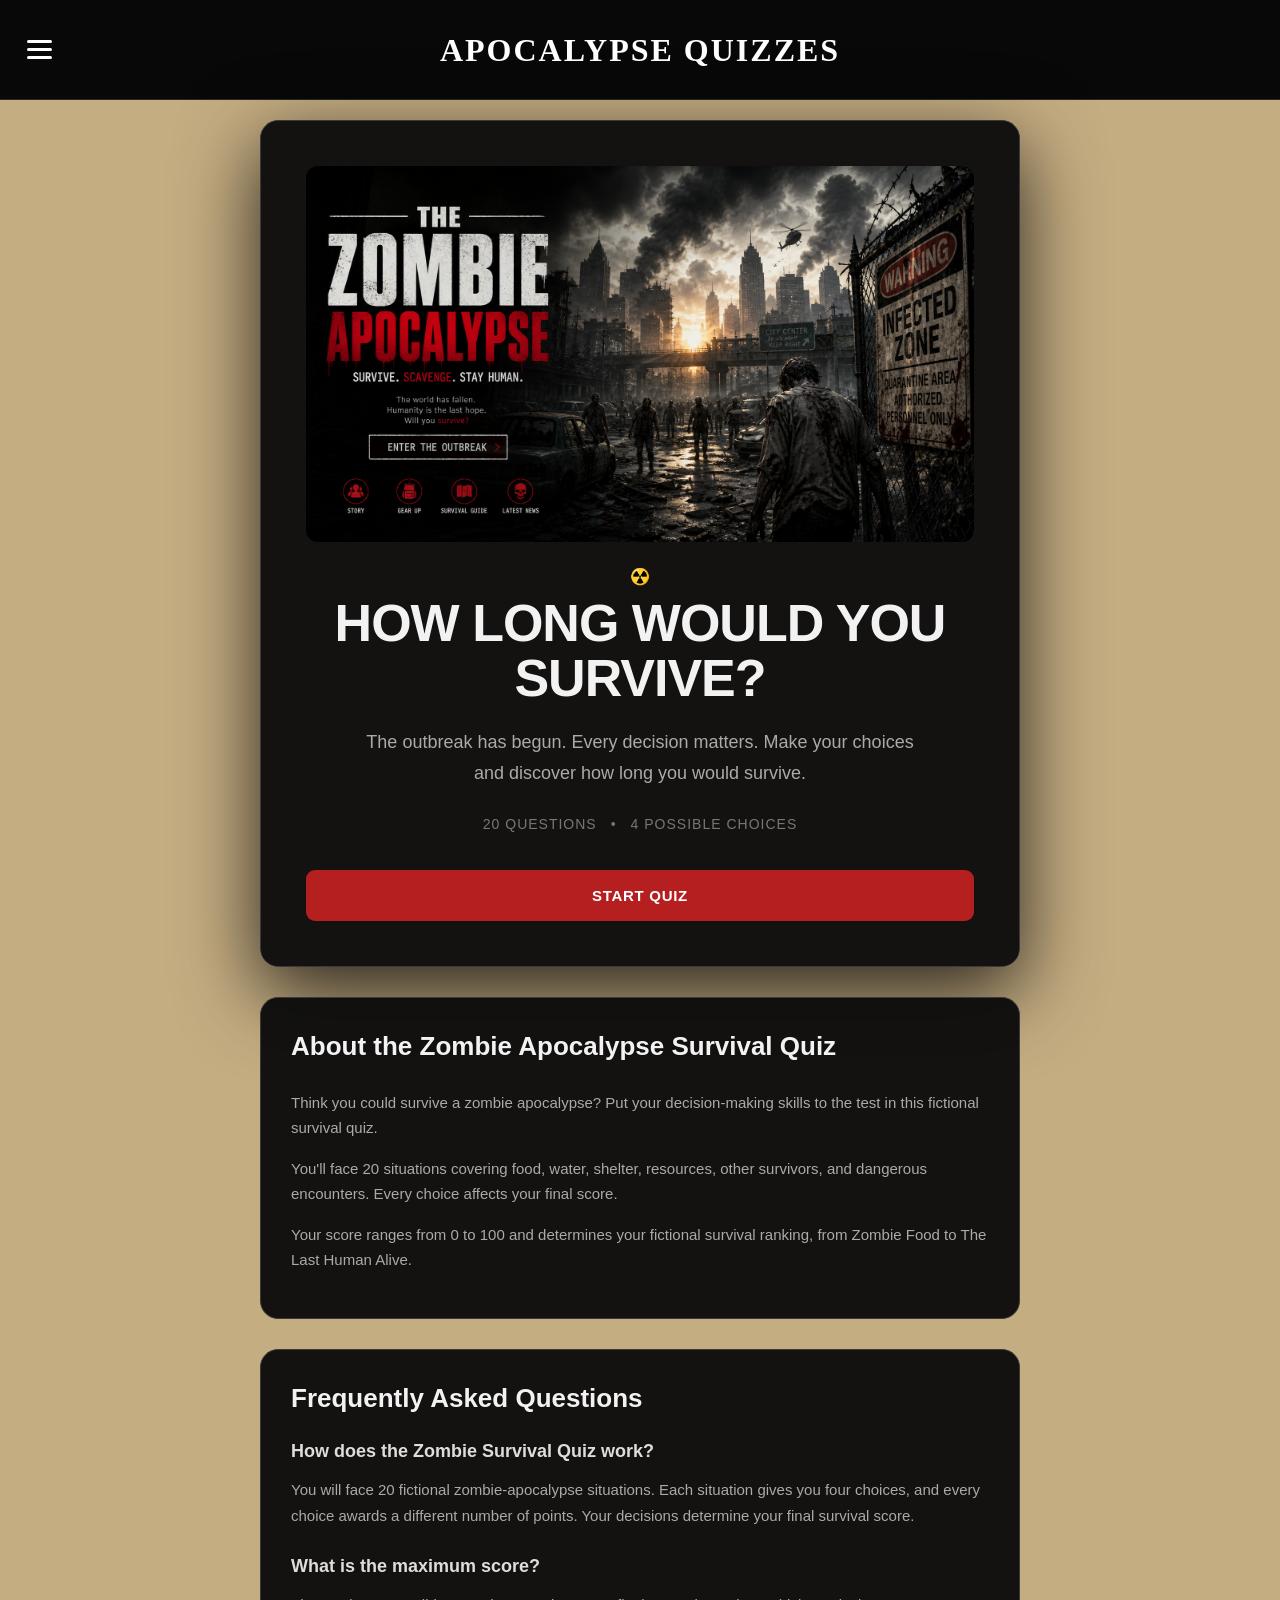
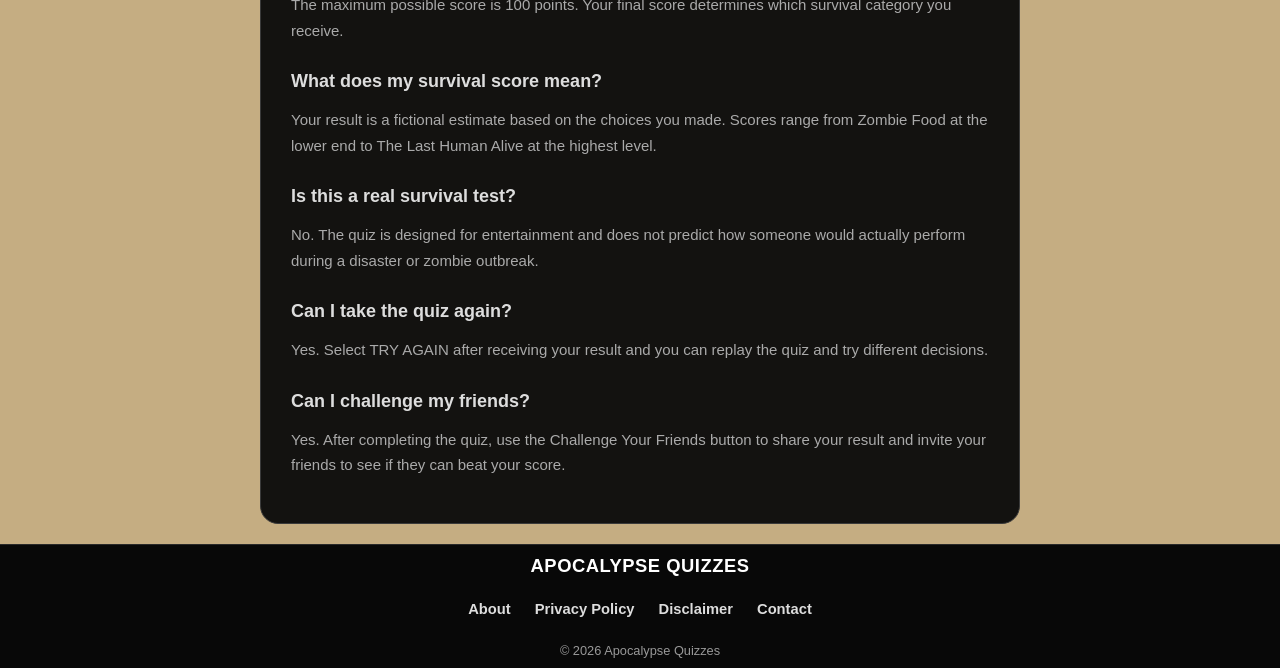
==== index.html @ d6a7a875 "Update index.html" ====
<!DOCTYPE html>
<html lang="en">
<head>

    <meta charset="UTF-8">
    <meta name="viewport" content="width=device-width, initial-scale=1.0">

    <title>Zombie Apocalypse Survival Quiz</title>

    <meta name="description"
        content="Take the Zombie Apocalypse Survival Quiz and discover how long you would survive in a fictional zombie outbreak. Make difficult decisions and test your survival instincts.">

    <meta name="keywords"
        content="zombie apocalypse quiz, zombie survival quiz, zombie quiz, apocalypse survival test, survival quiz, survival trivia, zombie trivia, apocalypse trivia, zombie, zombies">

    <meta name="author" content="Apocalypse Quizzes">
    <meta name="robots" content="index, follow">

    <link rel="canonical"
        href="https://apocalypsequizzes.com/zombie-quiz/">

    <meta name="google-site-verification"
        content="-z8Fexw2y9TUWtrAM3K_f50z2CY7BKYupiK1vBDpUAg">

    <meta property="og:title"
        content="Zombie Apocalypse Survival Quiz">

    <meta property="og:description"
        content="Test your survival skills, make difficult choices, and discover how long you would survive a fictional zombie apocalypse.">

    <meta property="og:url"
        content="https://apocalypsequizzes.com/zombie-quiz/">

    <meta property="og:type" content="website">
    <meta property="og:site_name" content="Apocalypse Quizzes">
    <meta property="og:locale" content="en_US">

    <meta name="twitter:card" content="summary">
    <meta name="twitter:title"
        content="Zombie Apocalypse Survival Quiz">

    <meta name="twitter:description"
        content="Test your survival skills, make difficult choices, and discover how long you would survive a fictional zombie apocalypse.">

    <link rel="icon"
        href="data:image/svg+xml,<svg xmlns=%22http://www.w3.org/2000/svg%22 viewBox=%220 0 100 100%22><text y=%22.9em%22 font-size=%2290%22>🧟</text></svg>">

    <link rel="stylesheet" href="style.css">

    <!-- Google Analytics -->
    <script async
        src="https://www.googletagmanager.com/gtag/js?id=G-YC3ERJSBST">
    </script>

    <script>
        window.dataLayer = window.dataLayer || [];

        function gtag() {
            dataLayer.push(arguments);
        }

        gtag('js', new Date());
        gtag('config', 'G-YC3ERJSBST');
    </script>

    <!-- Google AdSense -->
    <script async
        src="https://pagead2.googlesyndication.com/pagead/js/adsbygoogle.js?client=ca-pub-2285244517360573"
        crossorigin="anonymous"></script>

</head>

<body>
<header class="site-header">
    <button
        class="menu-toggle"
        id="menu-toggle"
        type="button"
        aria-label="Open navigation"
        aria-expanded="false"
        aria-controls="site-menu">
        <span></span>
        <span></span>
        <span></span>
    </button>
    <div class="site-title">
        APOCALYPSE QUIZZES
    </div>
</header>
<nav
    class="site-menu"
    id="site-menu"
    aria-label="Main navigation"
    hidden>
    <div class="menu-links">
        <a href="/">
            🏠 Home
        </a>
        <a href="/search/">
            🔎 Search Quizzes
        </a>
        <a href="/categories/">
            📂 Categories
        </a>
        <div class="menu-divider"></div>
        <a href="/about.html">
            About
        </a>
        <a href="/privacy.html">
            Privacy Policy
        </a>
        <a href="/disclaimer.html">
            Disclaimer
        </a>
        <a href="/contact.html">
            Contact
        </a>
    </div>
</nav>
<main class="container">

        <!-- START SCREEN -->

        <section id="start-screen">

            <div class="intro-card">

                <img
                    src="zombie-apocalypse.png"
                    alt="Zombie Apocalypse Survival Quiz"
                    class="quiz-start-image">

                <div class="intro-icon">
                    ☢️
                </div>

                <h1>
                    HOW LONG WOULD YOU SURVIVE?
                </h1>

                <p class="subtitle">
                    The outbreak has begun. Every decision matters.
                    Make your choices and discover how long you would survive.
                </p>

                <div class="info">
                    <span>20 Questions</span>
                    <span>•</span>
                    <span>4 Possible Choices</span>
                </div>

                <button id="start-btn">
                    START QUIZ
                </button>

            </div>

        </section>


        <!-- QUIZ SCREEN -->
<section id="quiz-screen" class="screen hidden">

    <div class="quiz-header">
        <span id="question-number">Question 1 of 20</span>
        <span id="score-display">Survival Test</span>
    </div>

    <div class="progress">
        <div id="progress-bar"></div>
    </div>

    <h2 id="question"></h2>

    <div id="answers"></div>

    <div class="quiz-navigation">

        <button id="back-btn" class="nav-btn">
            ← Back
        </button>

        <button id="next-btn" class="nav-btn">
            Next →
        </button>

        <button id="submit-btn" class="nav-btn submit-btn hidden">
            Submit
        </button>

    </div>

</section>

        <!-- RESULT SCREEN -->

        <section id="result-screen" class="screen hidden">

            <div id="result-icon" class="icon">
                ☠️
            </div>

            <p class="result-label">
                YOUR RESULT
            </p>

            <h1 id="result-title"></h1>

            <div class="result-score">
                <span id="final-score"></span>/100
            </div>

            <p id="result-description"></p>

            <div class="survival-box">

                <strong>
                    Estimated Survival
                </strong>

                <span id="survival-time"></span>

            </div>

            <button id="restart-btn">
                TRY AGAIN
            </button>

            <button id="share-btn">
                📤 SHARE MY RESULT
            </button>

            <button id="challenge-btn">
                🧟 CHALLENGE YOUR FRIENDS
            </button>


    <!-- =================================================
     SUGGESTED QUIZZES
     ================================================= -->

<section class="suggested-quizzes">

    <h2>
        Suggested Quizzes
    </h2>

    <p class="suggested-subtitle">
        Think you can handle more? Try another quiz.
    </p>


    <div class="suggested-grid">


        <!-- ULTIMATE ZOMBIE SURVIVAL TEST -->

        <a href="/ultimate-zombie-survival-test/" class="suggested-card">

    <img
        src="ultimate-zombie.png"
        alt="Ultimate Zombie Apocalypse Survival Test"
        class="suggested-image"
    >

    <span class="suggested-title">
        Ultimate Zombie Apocalypse Survival Test
    </span>

    <span class="suggested-description">
        Take the Ultimate Zombie Apocalypse Survival Test with 90 decisions.
    </span>

</a>


        <!-- WALKING DEAD KNOWLEDGE -->
    
            <a href="/walking-dead-knowledge/" class="suggested-card">

                        <img
                            src="walking-dead-knowledge.png"
                            alt="The Walking Dead Knowledge Quiz"
                            class="suggested-image"
                        >

                        <span class="suggested-title">
                            The Walking Dead Knowledge Quiz
                        </span>

                        <span class="suggested-description">
                            Test your knowledge of The Walking Dead.
                        </span>

                    </a>

<!-- WALKING DEAD PERSONALITY -->
            
        <a href="/walking-dead-characters-quiz/" class="suggested-card">

                        <img
                            src="twd-personality.png"
                            alt="The Walking Dead Personality Quiz"
                            class="suggested-image"
                        >

                        <span class="suggested-title">
                            The Walking Dead Personality Quiz
                        </span>

                        <span class="suggested-description">
                            Find out which Walking Dead character matches your personality.
                        </span>

                    </a>
    </div>

</section>

            <!-- MORE QUIZZES CTA -->                                                                                                          
            <div class="more-quizzes-card"> 
    <h3> 
        Explore More Quizzes 
    </h3> 
 
    <p> 
        Discover more apocalypse, zombie, survival and dystopian quizzes. 
    </p> 
 
    <a href="/" class="more-quizzes-btn">
        🧟 APOCALYPSE QUIZZES
    </a>

</div>
        </section>


        <!-- HOMEPAGE INFORMATION -->

        <div id="home-info">

            <section class="home-info">

                <h2>
                    About the Zombie Apocalypse Survival Quiz
                </h2>

                <p>
                    Think you could survive a zombie apocalypse?
                    Put your decision-making skills to the test in this
                    fictional survival quiz.
                </p>

                <p>
                    You'll face 20 situations covering food, water,
                    shelter, resources, other survivors, and dangerous
                    encounters. Every choice affects your final score.
                </p>

                <p>
                    Your score ranges from 0 to 100 and determines your
                    fictional survival ranking, from Zombie Food to
                    The Last Human Alive.
                </p>

            </section>


            <section class="home-info">

                <h2>
                    Frequently Asked Questions
                </h2>

                <h3>
                    How does the Zombie Survival Quiz work?
                </h3>

                <p>
                    You will face 20 fictional zombie-apocalypse situations.
                    Each situation gives you four choices, and every choice
                    awards a different number of points. Your decisions
                    determine your final survival score.
                </p>

                <h3>
                    What is the maximum score?
                </h3>

                <p>
                    The maximum possible score is 100 points. Your final score
                    determines which survival category you receive.
                </p>

                <h3>
                    What does my survival score mean?
                </h3>

                <p>
                    Your result is a fictional estimate based on the choices
                    you made. Scores range from Zombie Food at the lower end
                    to The Last Human Alive at the highest level.
                </p>

                <h3>
                    Is this a real survival test?
                </h3>

                <p>
                    No. The quiz is designed for entertainment and does not
                    predict how someone would actually perform during a
                    disaster or zombie outbreak.
                </p>

                <h3>
                    Can I take the quiz again?
                </h3>

                <p>
                    Yes. Select TRY AGAIN after receiving your result and you
                    can replay the quiz and try different decisions.
                </p>

                <h3>
                    Can I challenge my friends?
                </h3>

                <p>
                    Yes. After completing the quiz, use the Challenge Your
                    Friends button to share your result and invite your
                    friends to see if they can beat your score.
                </p>

            </section>

        </div>

    </main>


    <!-- FOOTER -->

    <footer class="site-footer">
    <div class="footer-inner">
        <div class="footer-brand">
            APOCALYPSE QUIZZES
        </div>
        <div class="footer-links">
            <a href="/about.html">
                About
            </a>
            <a href="/privacy.html">
                Privacy Policy
            </a>
            <a href="/disclaimer.html">
                Disclaimer
            </a>
            <a href="/contact.html">
                Contact
            </a>
        </div>
        <div class="copyright">
            © 2026 Apocalypse Quizzes
        </div>
    </div>
</footer>

    <script src="script.js"></script>

    <script>
const menuToggle = document.getElementById("menu-toggle");
const siteMenu = document.getElementById("site-menu");

menuToggle.addEventListener("click", () => {
    const isOpen = menuToggle.getAttribute("aria-expanded") === "true";

    menuToggle.setAttribute("aria-expanded", !isOpen);
    siteMenu.hidden = isOpen;
});
</script>

</body>
</html>
---- style.css ----
/* ===============================
   GLOBAL SITE HEADER
   =============================== */

.site-header {
    position: relative;

    display: flex;
    align-items: center;
    justify-content: center;

    width: 100%;

    min-height: 100px;

    padding: 30px 60px;

    background: #080808;

    color: #ffffff;

    border-bottom: 1px solid #292929;
}

/* ===============================
   SITE TITLE
   =============================== */

.site-title {
    color: #ffffff;

    font-family: Georgia, "Times New Roman", serif;

    font-size: clamp(1.45rem, 3vw, 2rem);

    font-weight: 900;

    letter-spacing: 2px;

    line-height: 1;

    text-align: center;

    user-select: none;
}


/* ===============================
   HAMBURGER BUTTON
   =============================== */

.menu-toggle {
    position: absolute;

    left: 18px;
    top: 50%;

    display: flex;

    flex-direction: column;

    justify-content: center;

    gap: 5px;

    width: 42px;
    height: 42px;

    padding: 8px;

    border: none;

    background: transparent;

    cursor: pointer;

    transform: translateY(-50%);
}


/* Hamburger lines */

.menu-toggle span {
    display: block;

    width: 25px;
    height: 3px;

    margin: 0 auto;

    border-radius: 2px;

    background: #ffffff;

    transition:
        transform 0.2s ease,
        opacity 0.2s ease;
}


/* ===============================
   HAMBURGER ANIMATION
   =============================== */

.menu-toggle[aria-expanded="true"] span:nth-child(1) {
    transform: translateY(8px) rotate(45deg);
}

.menu-toggle[aria-expanded="true"] span:nth-child(2) {
    opacity: 0;
}

.menu-toggle[aria-expanded="true"] span:nth-child(3) {
    transform: translateY(-8px) rotate(-45deg);
}


/* ===============================
   NAVIGATION PANEL
   =============================== */

.site-menu {
    position: absolute;

    top: 72px;
    left: 18px;

    z-index: 1000;

    width: 300px;

    padding: 10px;

    border: 1px solid #333333;

    border-radius: 12px;

    background: #111111;

    box-shadow:
        0 15px 40px rgba(0, 0, 0, 0.45);
}


/* ===============================
   MENU LINKS
   =============================== */

.menu-links {
    display: flex;

    flex-direction: column;

    gap: 3px;
}

.menu-links a {
    display: block;

    padding: 13px 14px;

    border-radius: 7px;

    color: #ffffff;

    font-size: 0.95rem;

    font-weight: 600;

    text-decoration: none;

    transition:
        background 0.2s ease,
        padding-left 0.2s ease;
}

.menu-links a:hover {
    background: #242424;

    padding-left: 18px;
}


/* ===============================
   MENU DIVIDER
   =============================== */

.menu-divider {
    height: 1px;

    margin: 8px 8px;

    background: #333333;
}


/* ===============================
   MOBILE HEADER
   =============================== */

@media (max-width: 600px) {

    .site-header {
        min-height: 64px;

        padding: 10px 52px;
    }

    .site-title {
        font-size: 1.25rem;

        letter-spacing: 1.3px;
    }

    .menu-toggle {
        left: 10px;
    }

    .site-menu {
        top: 64px;

        left: 10px;

        width: calc(100% - 20px);

        max-width: 340px;
    }

}

*{
    box-sizing: border-box;
}

html {
    scroll-behavior: smooth;
}

body {
    margin: 0;
    min-height: 100vh;

    font-family: Arial, Helvetica, sans-serif;

    color: #f2f2f2;

    /* ===============================
       PARCHMENT IMAGE BACKGROUND
       =============================== */

    background-color: #c5ad82;

    background-image: url("/images/parchment-bg.png");

    background-size: cover;
    background-position: center;
    background-repeat: no-repeat;
    background-attachment: fixed;

    display: flex;
    flex-direction: column;

    padding: 0;
}

.container {
    width: min(100% - 32px, 760px);

    margin: 20px auto;
    position: relative;
    z-index: 1;
}

.screen {
    background: rgba(12, 12, 12, 0.96);

    border: 1px solid #3a3a3a;

    border-radius: 18px;

    padding: 45px;

    box-shadow:
        0 25px 80px rgba(0, 0, 0, 0.8),
        0 0 0 1px rgba(255,255,255,0.02);

    animation: appear 0.4s ease;
}

.hidden {
    display: none !important;
}

@keyframes appear {

    from {
        opacity: 0;
        transform: translateY(12px);
    }

    to {
        opacity: 1;
        transform: translateY(0);
    }

}


/* START CARD */

.intro-card {
    background: rgba(12, 12, 12, 0.96);

    border: 1px solid #3a3a3a;

    border-radius: 18px;

    padding: 45px;

    box-shadow:
        0 25px 80px rgba(0, 0, 0, 0.8),
        0 0 0 1px rgba(255,255,255,0.02);

    animation: appear 0.4s ease;
}


/* START IMAGE */

.quiz-start-image {
    display: block;

    width: 100%;
    max-width: 670px;
    height: auto;

    margin: 0 auto 25px;

    border-radius: 12px;
}


/* START SCREEN */

#start-screen {
    text-align: center;
}

.icon {
    font-size: 80px;

    margin-bottom: 10px;

    filter: grayscale(20%);
}

h1 {
    font-size: clamp(32px, 7vw, 52px);

    line-height: 1.05;

    margin: 10px 0 22px;

    letter-spacing: -1px;
}

.subtitle {
    max-width: 560px;

    margin: auto;

    color: #aaa;

    font-size: 18px;

    line-height: 1.7;
}

.info {
    display: flex;

    justify-content: center;

    gap: 14px;

    margin: 28px 0;

    color: #777;

    font-size: 14px;

    text-transform: uppercase;

    letter-spacing: 1px;
}


/* GENERAL BUTTON */

button {
    border: none;

    border-radius: 9px;

    padding: 17px 20px;

    font-size: 15px;

    font-weight: 700;

    letter-spacing: 0.7px;

    cursor: pointer;

    transition:
        transform 0.15s,
        background 0.15s,
        border-color 0.15s,
        opacity 0.15s;
}


/* START / RESULT BUTTONS */

#start-btn,
#restart-btn,
#share-btn,
#challenge-btn {

    width: 100%;

    margin-top: 10px;

    background: #b51f1f;

    color: white;
}


#start-btn:hover,
#restart-btn:hover,
#share-btn:hover,
#challenge-btn:hover {

    background: #d32929;

    transform: translateY(-2px);
}


#challenge-btn {

    background: #3a3a3a;

    border: 1px solid #555;
}


#challenge-btn:hover {

    background: #4a4a4a;
}


#share-btn {

    background: #222;

    border: 1px solid #444;
}


#share-btn:hover {

    background: #303030;
}


/* QUIZ */

.quiz-header {

    display: flex;

    justify-content: space-between;

    align-items: center;

    color: #777;

    font-size: 13px;

    text-transform: uppercase;

    letter-spacing: 1px;
}


.progress {

    height: 6px;

    background: #292929;

    border-radius: 10px;

    margin-top: 14px;

    overflow: hidden;
}


#progress-bar {

    height: 100%;

    width: 0%;

    background: #b51f1f;

    transition: width 0.3s ease;
}


h2 {

    font-size: clamp(22px, 5vw, 31px);

    line-height: 1.4;

    margin: 35px 0 25px;
}


/* ANSWERS */

.answer {

    display: block;

    width: 100%;

    margin: 12px 0;

    padding: 19px;

    text-align: left;

    color: #ddd;

    background: #171717;

    border: 1px solid #333;

    border-radius: 10px;

    line-height: 1.45;
}


.answer:hover {

    background: #242424;

    border-color: #666;

    transform: translateX(3px);
}


/* SELECTED ANSWER */

.answer.selected {

    background: #292929;

    border-color: #b51f1f;

    box-shadow:
        0 0 0 1px rgba(181, 31, 31, 0.25);
}


/* QUESTION NAVIGATION */

.quiz-navigation {

    display: flex;

    justify-content: space-between;

    align-items: center;

    width: 100%;

    margin-top: 28px;
}


/* SMALL NAVIGATION BUTTONS */

.nav-btn {

    width: auto;

    min-width: 95px;

    padding: 11px 17px;

    border: 1px solid #444;

    border-radius: 7px;

    background: #222;

    color: #ddd;

    font-size: 13px;

    font-weight: 700;

    letter-spacing: 0.4px;
}


.nav-btn:hover:not(:disabled) {

    background: #303030;

    border-color: #666;

    transform: translateY(-1px);
}


/* BACK BUTTON */

#back-btn {

    background: #171717;

    color: #aaa;
}


#back-btn:hover:not(:disabled) {

    background: #242424;

    color: #ddd;
}


/* NEXT BUTTON */

#next-btn {

    background: #b51f1f;

    border-color: #b51f1f;

    color: white;
}


#next-btn:hover:not(:disabled) {

    background: #d32929;

    border-color: #d32929;
}


/* SUBMIT BUTTON */

#submit-btn {

    background: #b51f1f;

    border-color: #b51f1f;

    color: white;
}


#submit-btn:hover:not(:disabled) {

    background: #d32929;

    border-color: #d32929;
}


/* DISABLED SUBMIT */

#submit-btn:disabled {

    background: #222;

    border-color: #333;

    color: #666;

    cursor: not-allowed;

    opacity: 0.7;

    transform: none;
}


/* RESULTS */

.result-label {

    text-align: center;

    color: #777;

    font-size: 13px;

    letter-spacing: 3px;
}


#result-title {

    margin-top: 10px;

    font-size: clamp(30px, 7vw, 46px);
}


.result-score {

    text-align: center;

    margin: 20px 0;

    font-size: 56px;

    font-weight: 800;
}


#result-description {

    max-width: 600px;

    margin: auto;

    color: #bbb;

    font-size: 17px;

    line-height: 1.7;

    text-align: center;
}


.survival-box {

    margin: 30px 0;

    padding: 22px;

    background: #171717;

    border: 1px solid #303030;

    border-radius: 12px;

    text-align: center;
}


.survival-box strong {

    display: block;

    margin-bottom: 8px;

    color: #777;

    text-transform: uppercase;

    letter-spacing: 2px;

    font-size: 12px;
}


.survival-box span {

    font-size: 25px;

    font-weight: 700;
}


/* INFORMATION PAGES */

.info-page {

    max-width: 760px;

    margin: 40px auto;
}


.info-page h1 {

    text-align: center;
}


.info-page h2 {

    margin-top: 35px;

    margin-bottom: 12px;

    font-size: 24px;
}


.info-page p {

    color: #bbb;

    font-size: 16px;

    line-height: 1.7;
}


.info-page a {

    color: #d32929;

    text-decoration: none;
}


.info-page a:hover {

    text-decoration: underline;
}


/* ===============================
   FOOTER
   =============================== */

.site-footer {
    width: 100%;
    margin-top: auto;
    padding: 10px 20px;

    background: #080808;
    color: #ffffff;

    border-top: 1px solid #292929;
}

.footer-inner {
    width: min(100%, 1100px);
    margin: auto;
    text-align: center;
}

.footer-brand {
    margin-bottom: 24px;
    color: #ffffff;
    font-size: 1.15rem;
    font-weight: 800;
    letter-spacing: 0.5px;
    text-align: center;
}

.footer-links {
    display: flex;
    justify-content: center;
    flex-wrap: wrap;
    gap: 10px 24px;
    margin-bottom: 26px;
}

.footer-links a {
    color: #dddddd;
    text-decoration: none;
    font-size: 0.92rem;
    font-weight: 600;
    transition: color 0.2s ease;
}

.footer-links a:hover {
    color: #ffffff;
    text-decoration: underline;
}

.copyright {
    margin-top: 12px;
    color: #999999;
    font-size: 0.8rem;
}

/* HOMEPAGE INFORMATION */

.home-info {

    margin-top: 30px;

    padding: 30px;

    background: rgba(12, 12, 12, 0.96);

    border: 1px solid #3a3a3a;

    border-radius: 18px;
}


.home-info h2 {

    margin-top: 0;

    font-size: 26px;
}


.home-info p {

    color: #aaa;

    font-size: 15px;

    line-height: 1.7;
}


.home-info h3 {

    margin-top: 28px;

    margin-bottom: 8px;

    font-size: 18px;

    color: #ddd;
}


.home-info h3:first-of-type {

    margin-top: 20px;
}


/* MOBILE */

@media (max-width: 600px) {

    body {

        padding: 10px;
    }


    .screen {

        padding: 30px 20px;

        border-radius: 14px;
    }


    .intro-card {

        padding: 30px 20px;

        border-radius: 14px;
    }


    .icon {

        font-size: 60px;
    }


    .subtitle {

        font-size: 16px;
    }


    .quiz-header {

        font-size: 11px;
    }


    h2 {

        margin-top: 28px;

        font-size: 23px;
    }


    .answer {

        padding: 17px 15px;

        font-size: 15px;
    }


    /* MOBILE NAVIGATION */

    .quiz-navigation {

        margin-top: 22px;
    }


    .nav-btn {

        min-width: 85px;

        padding: 10px 13px;

        font-size: 12px;
    }


    .footer-links {

        gap: 14px;
    }

}

/* ===============================
   SUGGESTED QUIZZES
================================ */

.suggested-quizzes {

    margin-top: 40px;

    padding-top: 30px;

    border-top: 1px solid #303030;

}


.suggested-quizzes h2 {

    margin: 0 0 8px;

    text-align: center;

    font-size: 26px;

}


.suggested-subtitle {

    margin: 0 0 25px;

    color: #888;

    font-size: 14px;

    text-align: center;

    line-height: 1.6;

}


.suggested-grid {

    display: grid;

    grid-template-columns:
        repeat(3, 1fr);

    gap: 14px;

}


.suggested-card {

    display: flex;

    flex-direction: column;

    align-items: stretch;

    justify-content: flex-start;

    min-height: 260px;

    padding: 12px;

    background: #171717;

    border: 1px solid #333;

    border-radius: 12px;

    color: #ddd;

    text-decoration: none;

    text-align: center;

    overflow: hidden;

    transition:
        transform 0.2s ease,
        background 0.2s ease,
        border-color 0.2s ease;

}


.suggested-image {

    display: block;

    width: 100%;

    aspect-ratio: 16 / 9;

    object-fit: cover;

    margin-bottom: 14px;

    border-radius: 8px;

}


.suggested-card:hover {

    background: #222;

    border-color: #666;

    transform: translateY(-4px);

}


.suggested-title {

    display: block;

    margin-bottom: 9px;

    color: #fff;

    font-size: 16px;

    font-weight: 700;

    line-height: 1.3;

}


.suggested-description {

    display: block;

    color: #999;

    font-size: 13px;

    line-height: 1.5;

}


/* MOBILE */

@media (max-width: 600px) {

    .suggested-quizzes {

        margin-top: 30px;

        padding-top: 25px;

    }


    .suggested-quizzes h2 {

        font-size: 23px;

    }


    .suggested-grid {

        grid-template-columns: 1fr;

        gap: 12px;

    }


    .suggested-card {

        min-height: auto;

        padding: 12px;

    }

}

/* =====================================================
   MORE QUIZZES CTA
   ===================================================== */

.more-quizzes-card {
    margin: 30px auto 10px;
    padding: 22px 20px;
    max-width: 700px;
    text-align: center;

    background: rgba(255, 255, 255, 0.05);
    border: 1px solid rgba(255, 255, 255, 0.12);
    border-radius: 14px;
}

.more-quizzes-card h3 {
    margin: 0 0 8px;
    font-size: 1.25rem;
}

.more-quizzes-card p {
    margin: 0 auto 18px;
    max-width: 550px;
    line-height: 1.5;
    opacity: 0.8;
}

.more-quizzes-btn {
    display: inline-block;
    padding: 12px 24px;

    background: #22c55e;
    color: #ffffff;

    text-decoration: none;
    font-weight: 700;
    font-size: 0.95rem;

    border: none;
    border-radius: 8px;

    box-shadow: 0 3px 10px rgba(34, 197, 94, 0.25);

    transition:
        background 0.2s ease,
        transform 0.2s ease,
        box-shadow 0.2s ease;
}

.more-quizzes-btn:hover {
    background: #16a34a;
    transform: translateY(-2px);
    box-shadow: 0 5px 14px rgba(34, 197, 94, 0.35);
}

.more-quizzes-btn:active {
    transform: translateY(0);
}
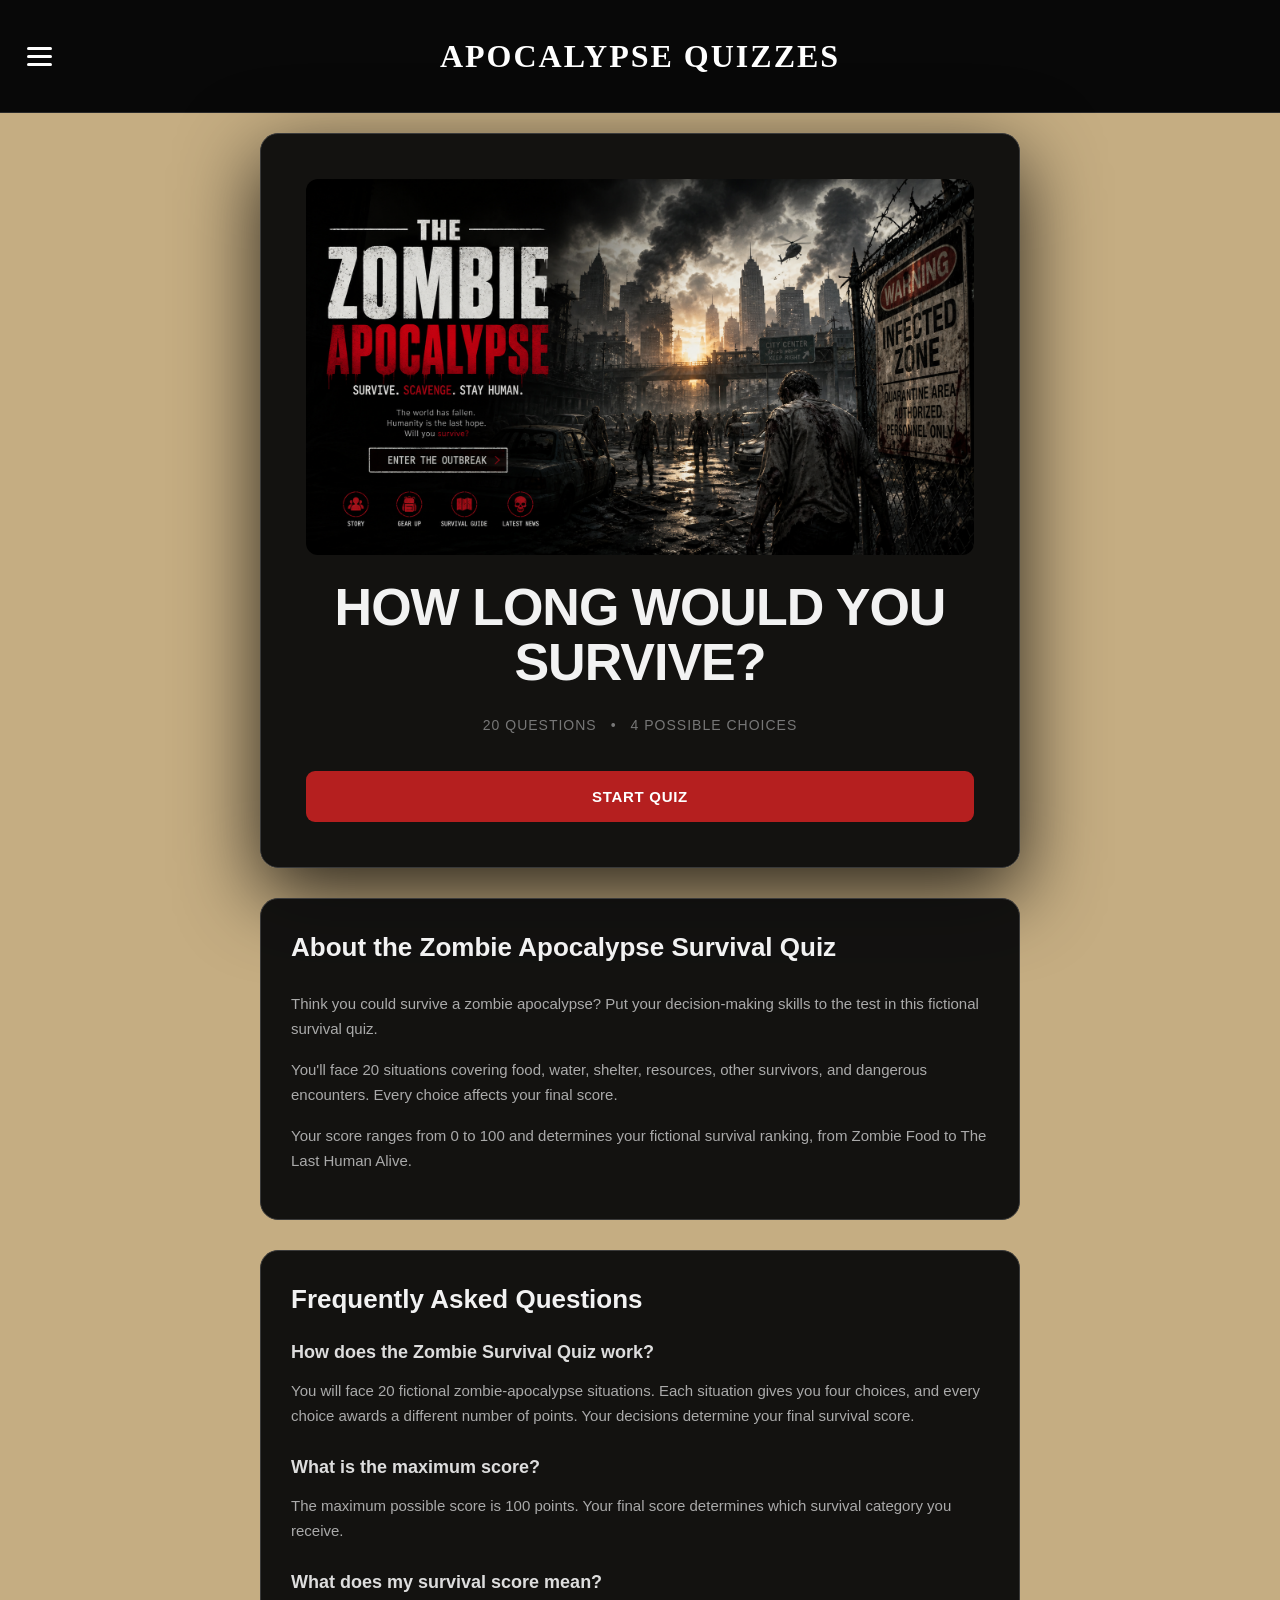
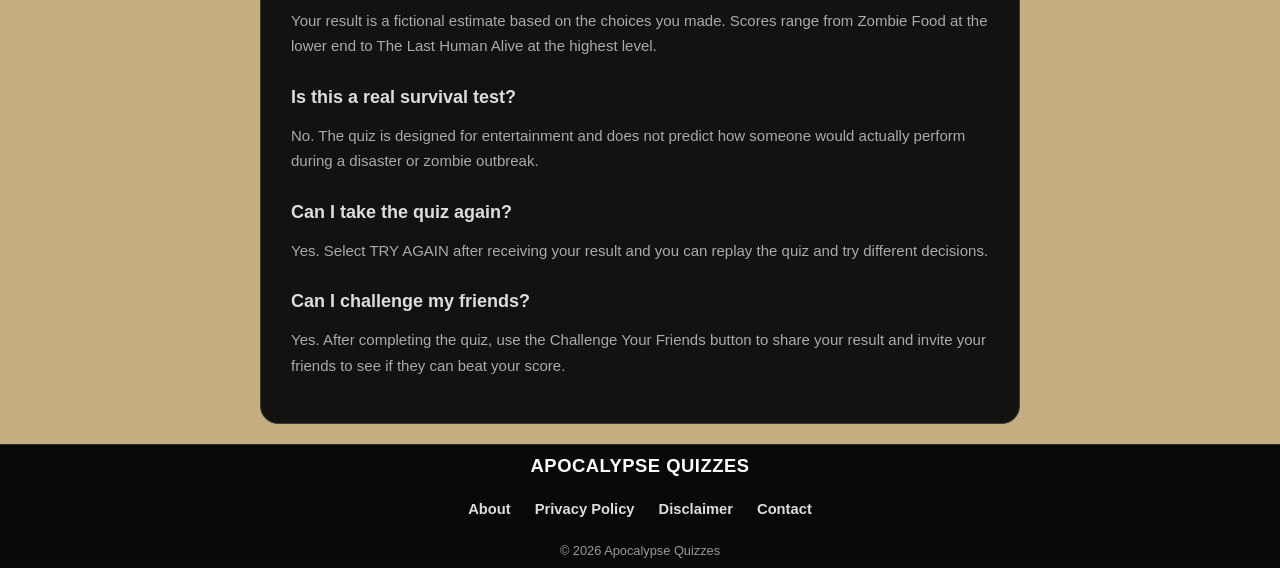
==== commit 237e6da5: "Restore index.html to original state Restored the original content of the index.html file after a pr" ====
--- a/index.html
+++ b/index.html
@@ -130,18 +130,9 @@
                     alt="Zombie Apocalypse Survival Quiz"
                     class="quiz-start-image">
 
-                <div class="intro-icon">
-                    ☢️
-                </div>
-
                 <h1>
                     HOW LONG WOULD YOU SURVIVE?
                 </h1>
-
-                <p class="subtitle">
-                    The outbreak has begun. Every decision matters.
-                    Make your choices and discover how long you would survive.
-                </p>
 
                 <div class="info">
                     <span>20 Questions</span>
--- a/style.css
+++ b/style.css
@@ -13,7 +13,7 @@
 
     min-height: 100px;
 
-    padding: 30px 60px;
+    padding: 40px 60px;
 
     background: #080808;
 
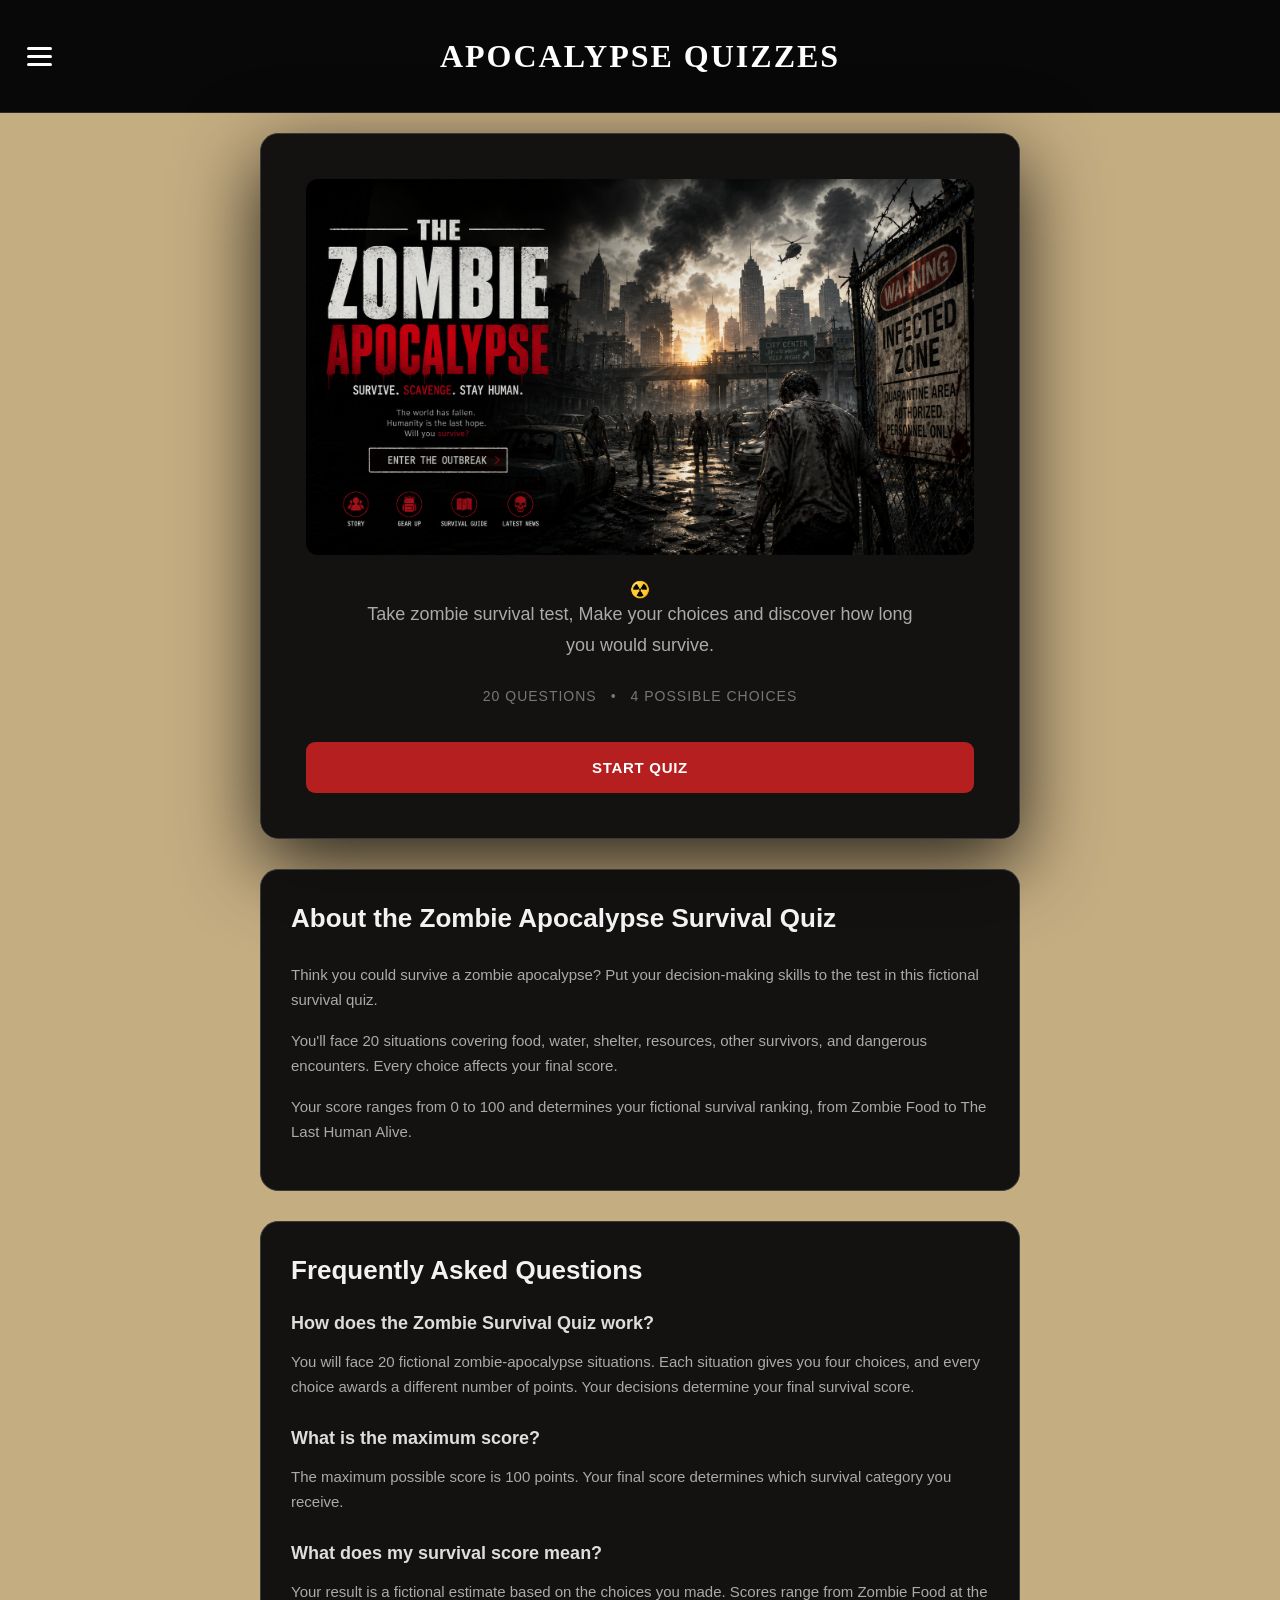
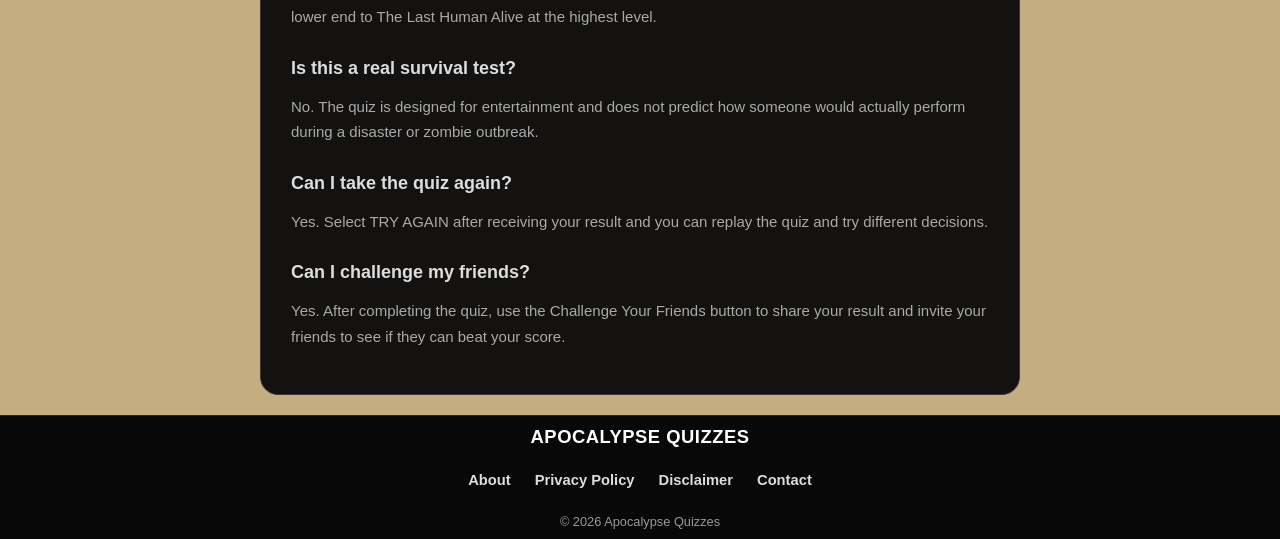
==== commit 3106ee71: "Restore index.html with original content" ====
--- a/index.html
+++ b/index.html
@@ -130,9 +130,13 @@
                     alt="Zombie Apocalypse Survival Quiz"
                     class="quiz-start-image">
 
-                <h1>
-                    HOW LONG WOULD YOU SURVIVE?
-                </h1>
+                <div class="intro-icon">
+                    ☢️
+                </div>
+
+                <p class="subtitle">
+                    Take zombie survival test, Make your choices and discover how long you would survive.
+                </p>
 
                 <div class="info">
                     <span>20 Questions</span>
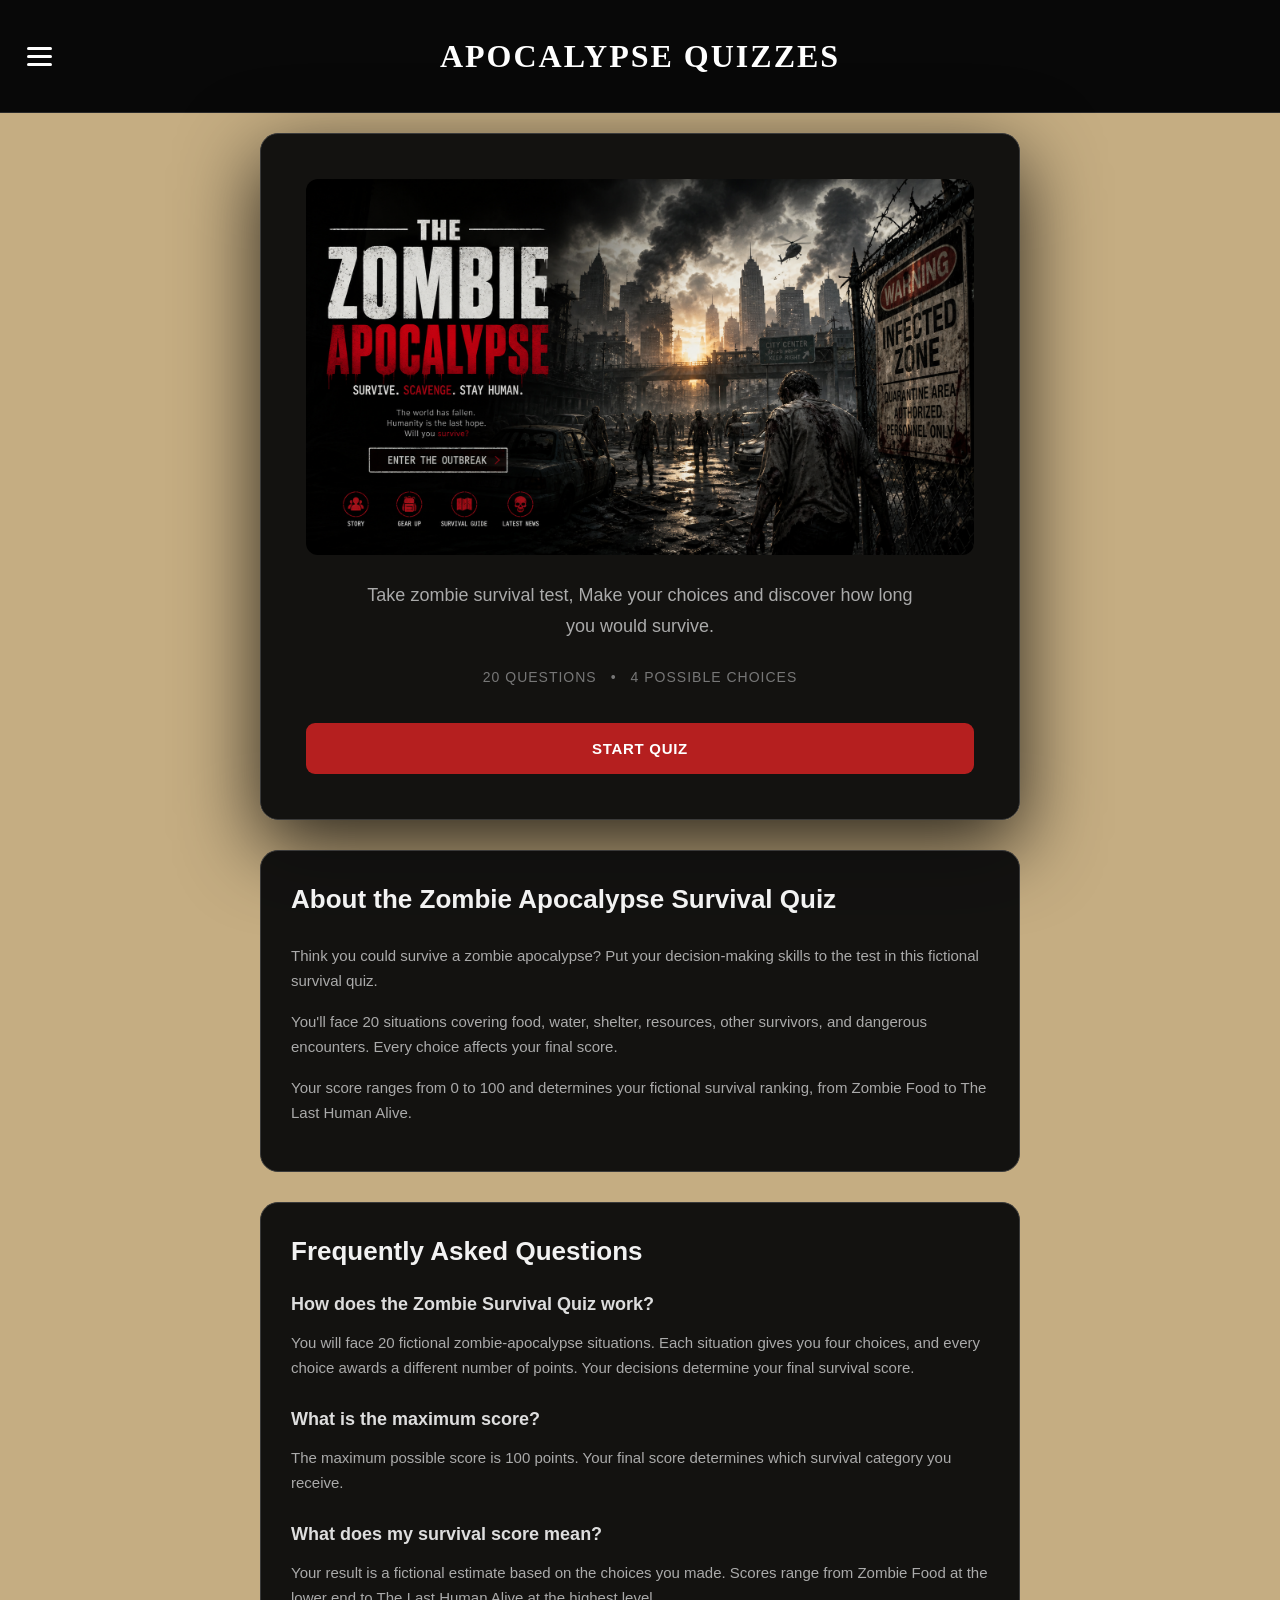
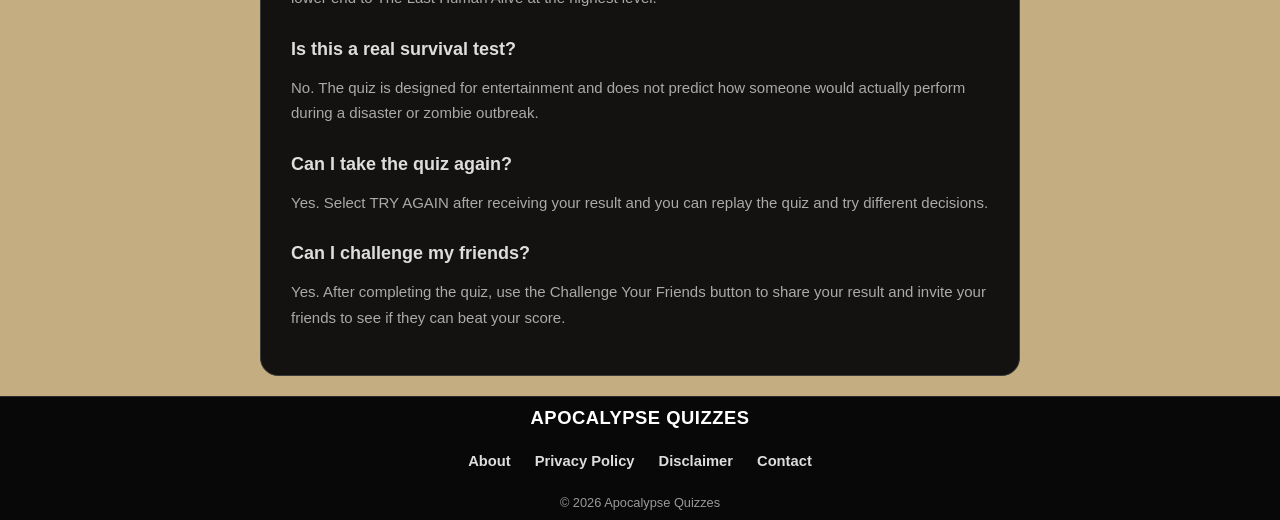
==== commit 3e8f97c2: "Fix HTML structure and restore content" ====
--- a/index.html
+++ b/index.html
@@ -129,10 +129,6 @@
                     src="zombie-apocalypse.png"
                     alt="Zombie Apocalypse Survival Quiz"
                     class="quiz-start-image">
-
-                <div class="intro-icon">
-                    ☢️
-                </div>
 
                 <p class="subtitle">
                     Take zombie survival test, Make your choices and discover how long you would survive.
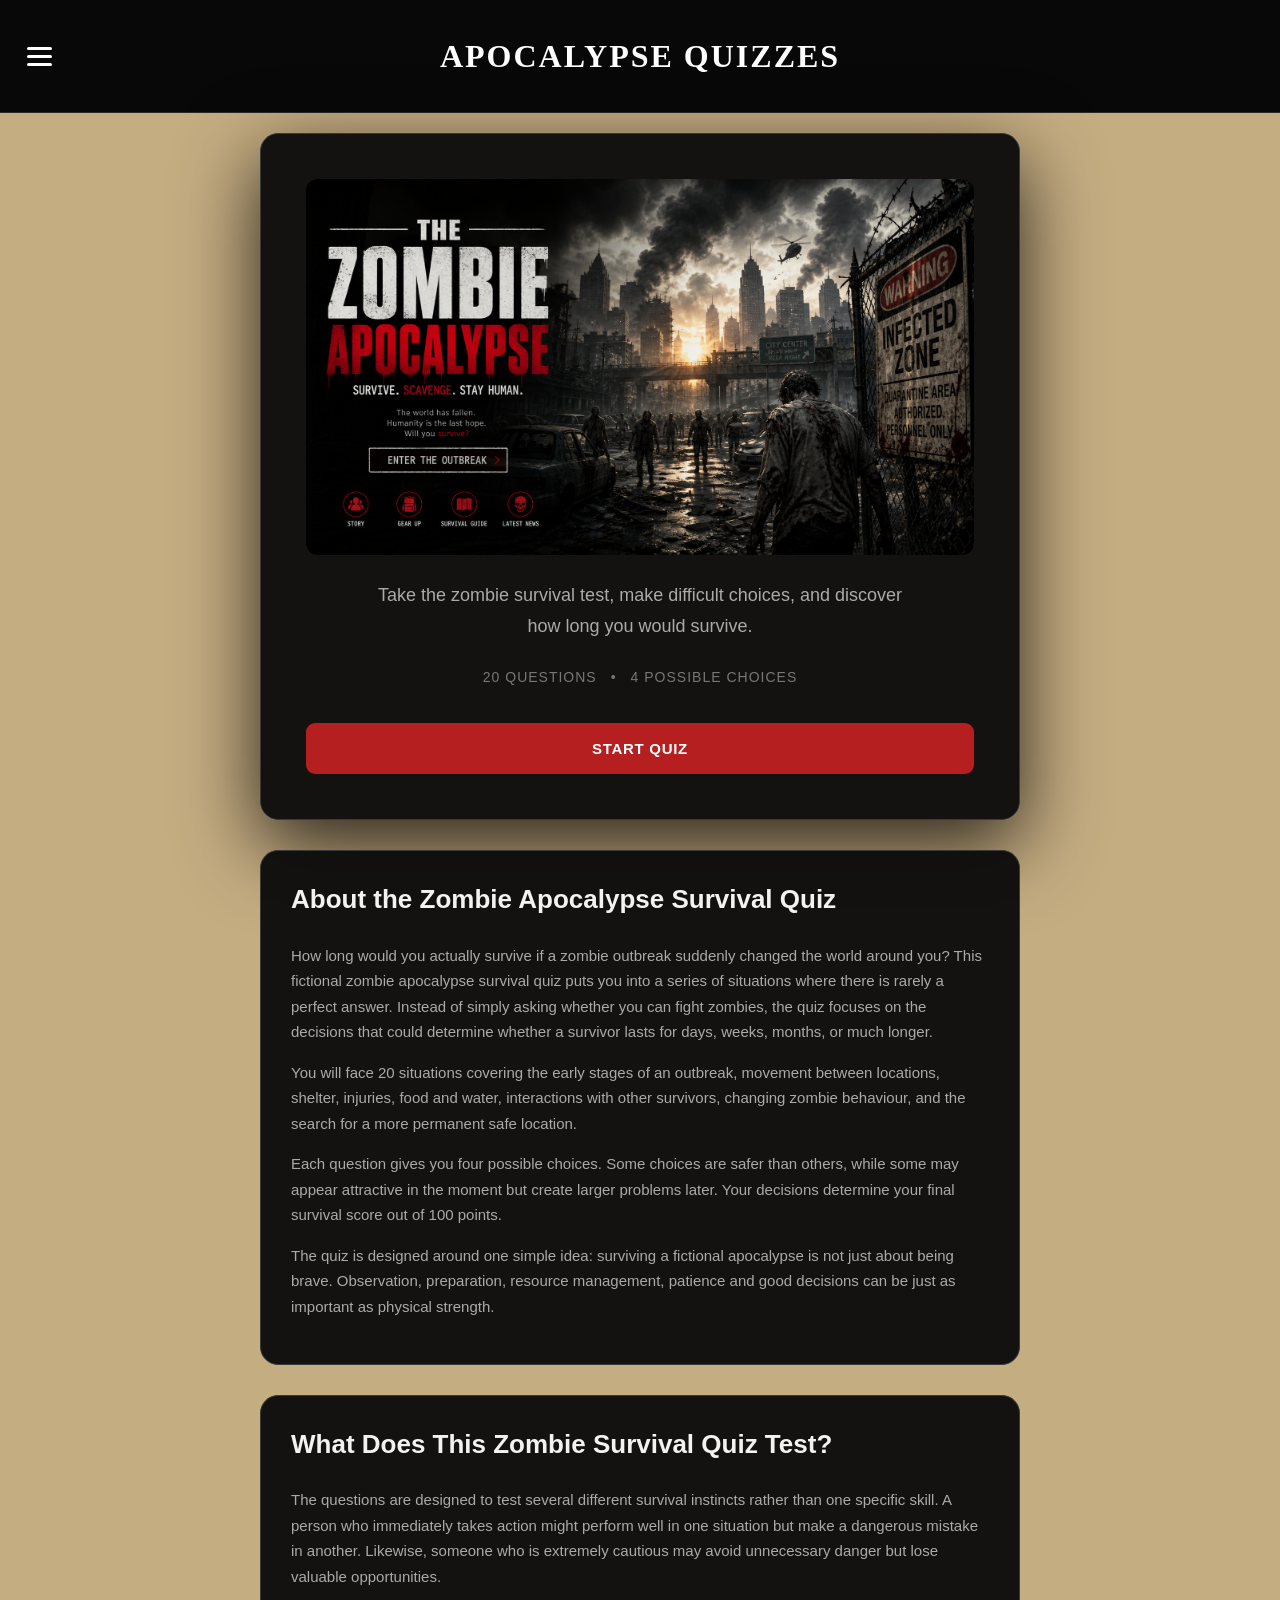
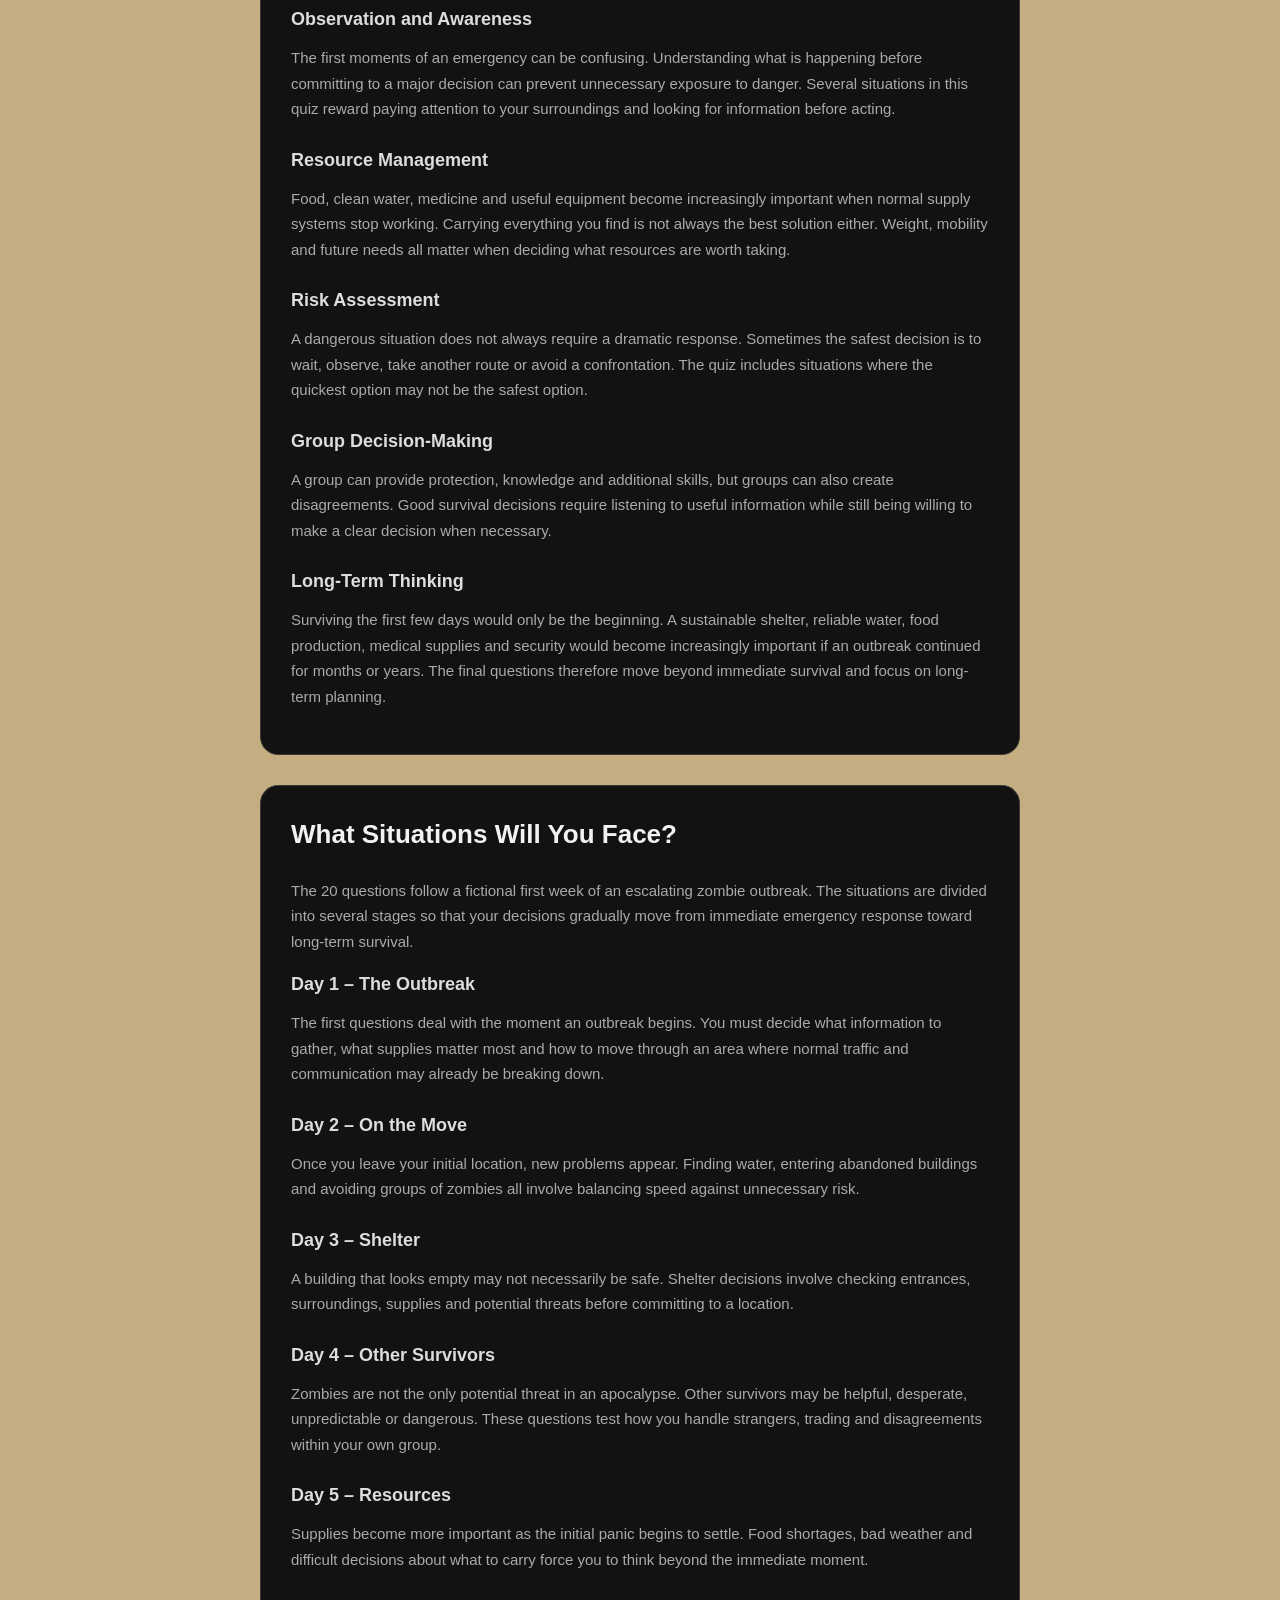
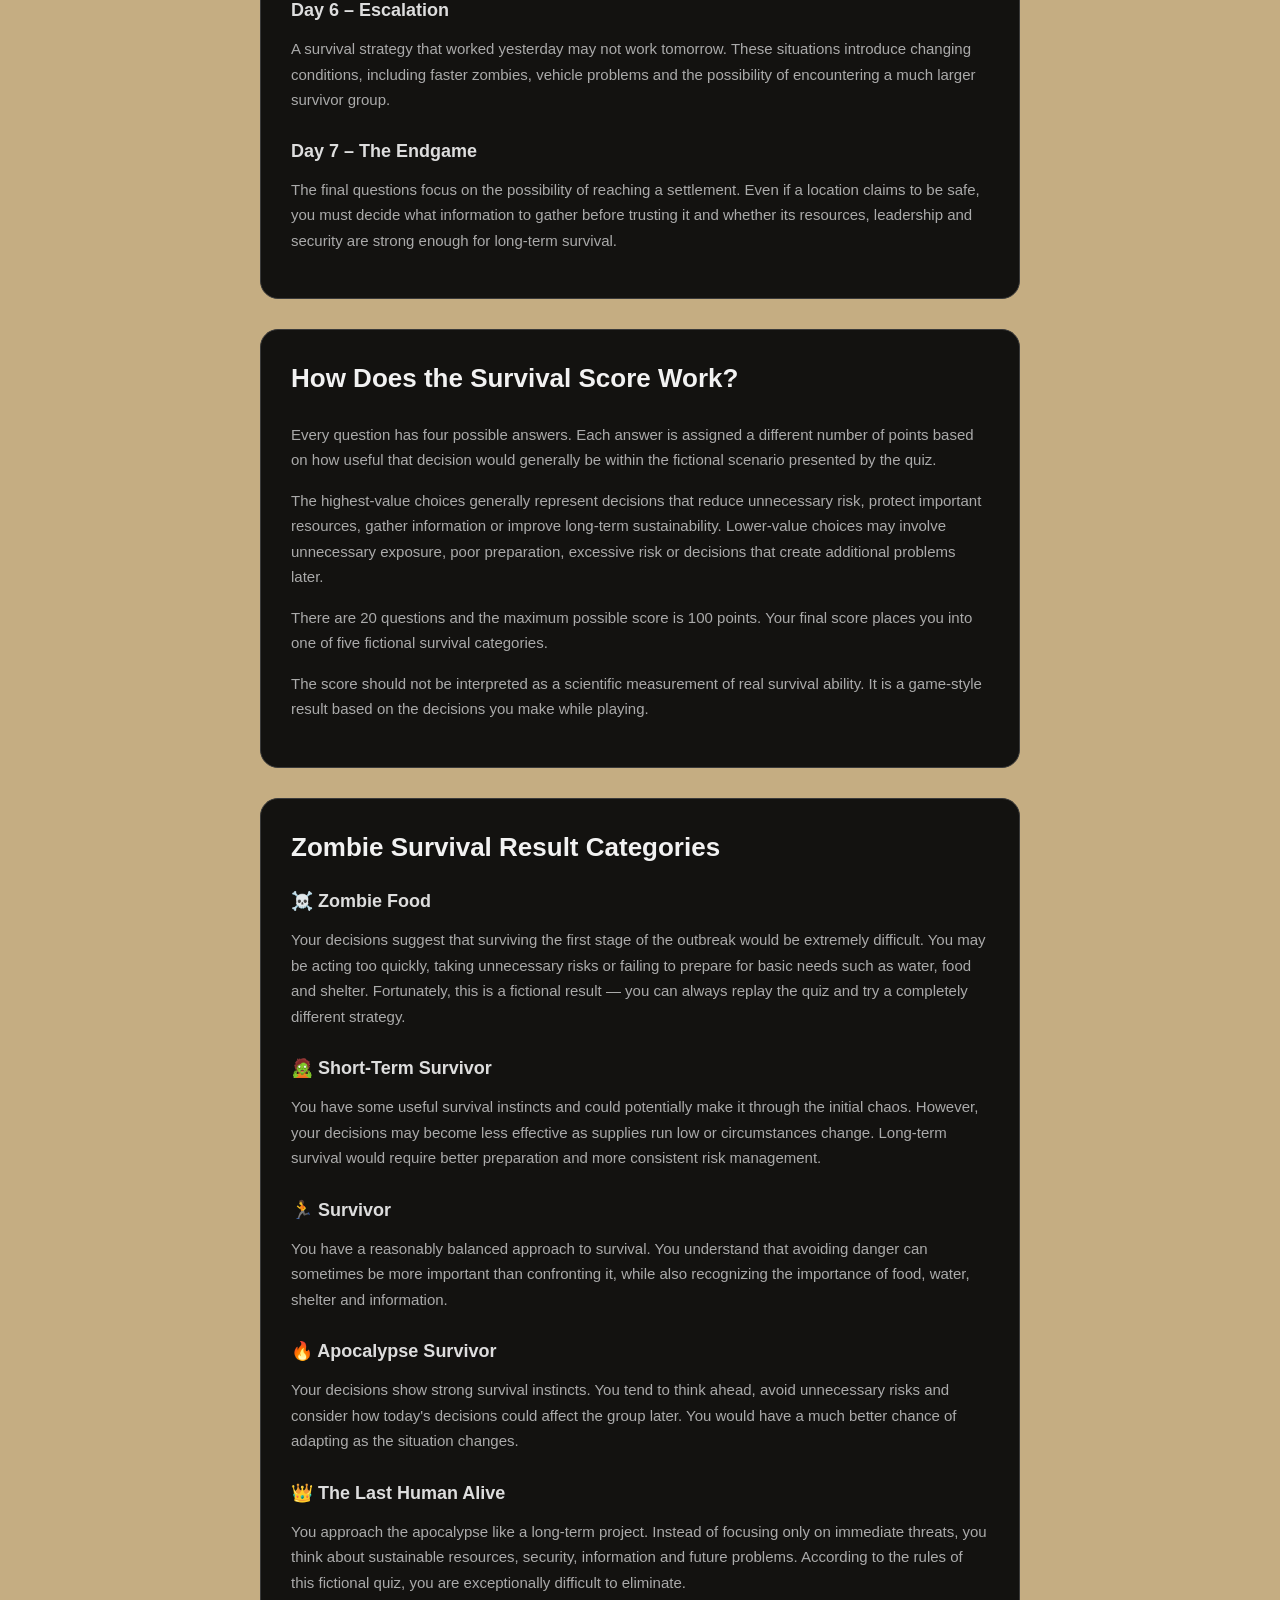
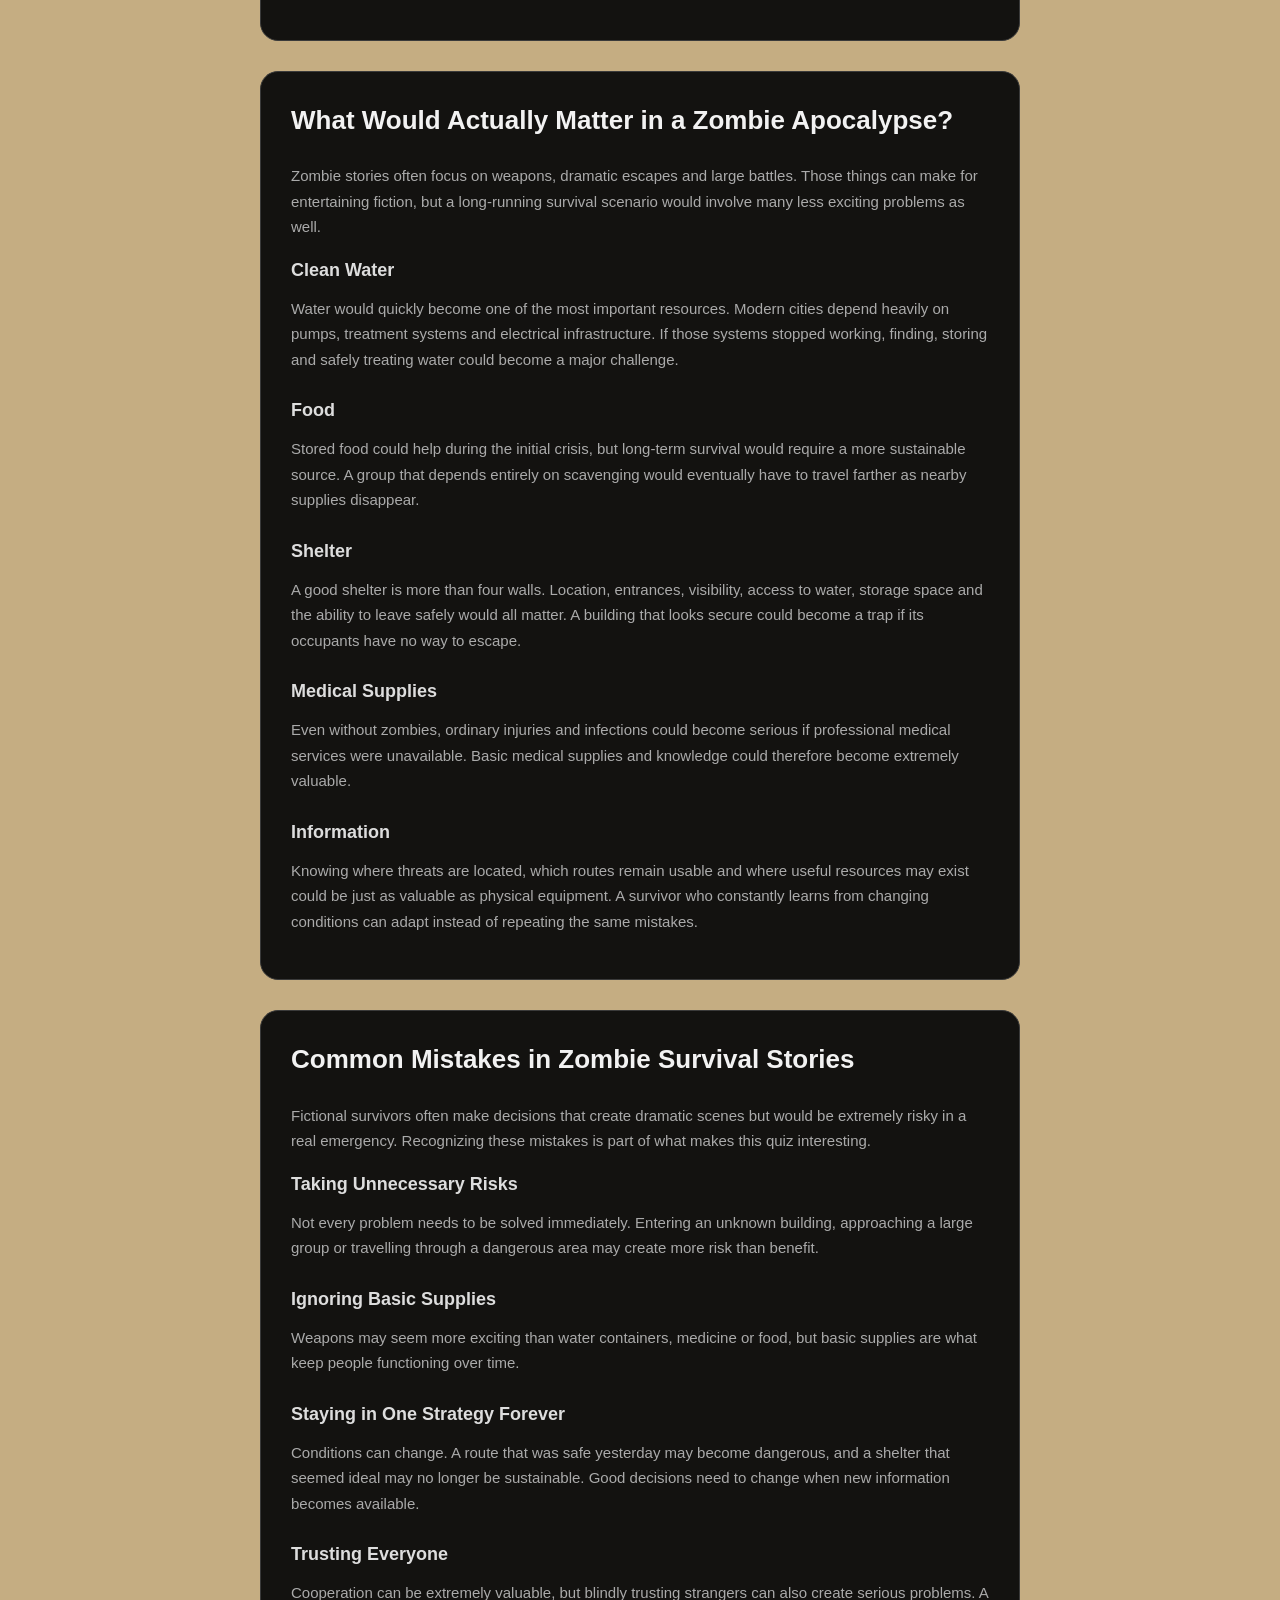
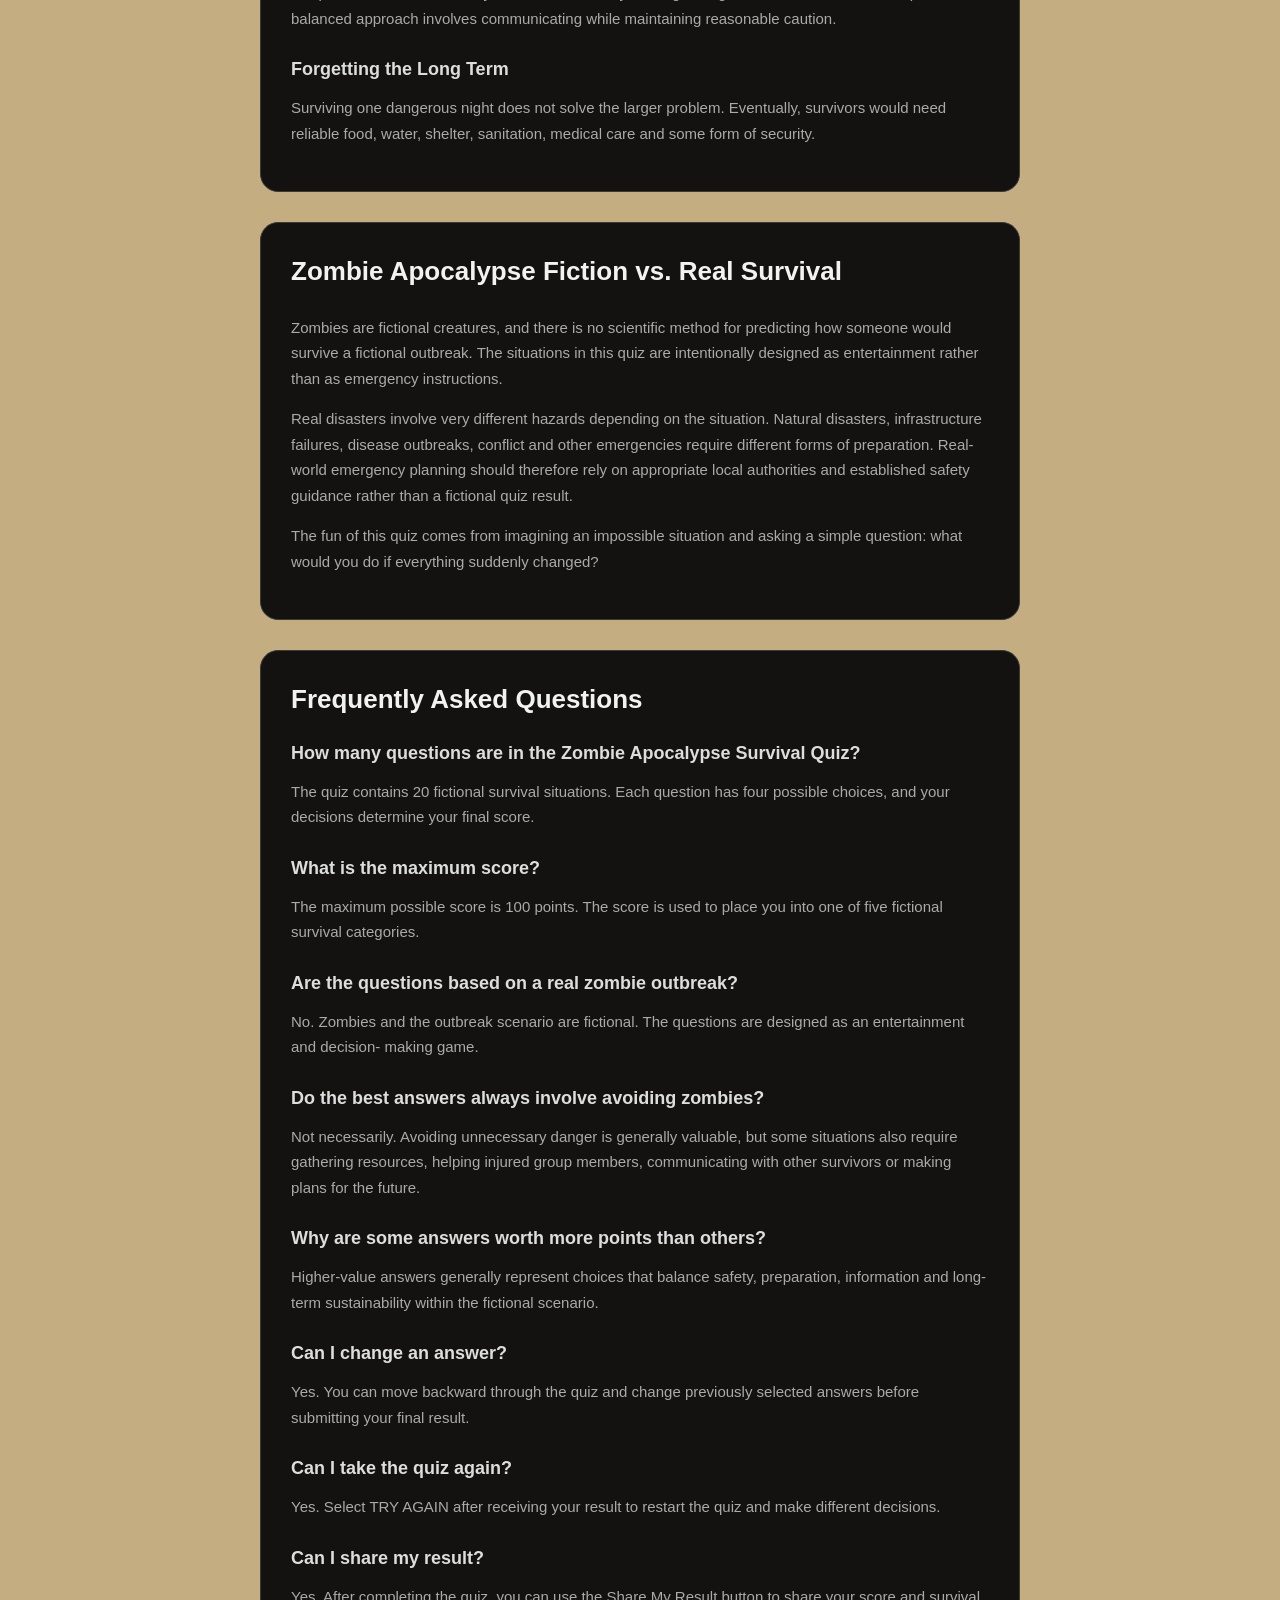
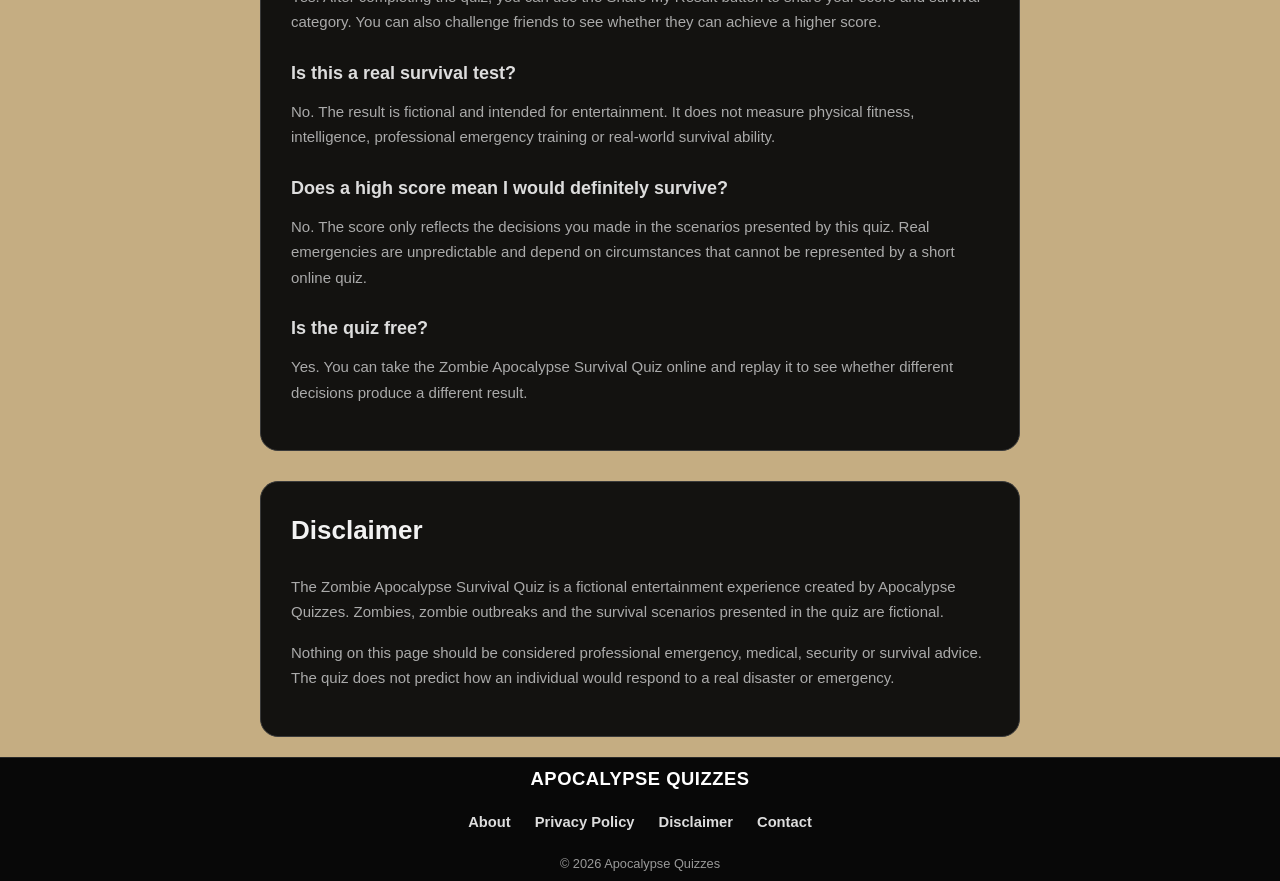
==== commit 2c540957: "Update index.html" ====
--- a/index.html
+++ b/index.html
@@ -1,473 +1,1151 @@
 <!DOCTYPE html>
+
 <html lang="en">
 <head>
 
-    <meta charset="UTF-8">
-    <meta name="viewport" content="width=device-width, initial-scale=1.0">
-
-    <title>Zombie Apocalypse Survival Quiz</title>
-
-    <meta name="description"
-        content="Take the Zombie Apocalypse Survival Quiz and discover how long you would survive in a fictional zombie outbreak. Make difficult decisions and test your survival instincts.">
-
-    <meta name="keywords"
-        content="zombie apocalypse quiz, zombie survival quiz, zombie quiz, apocalypse survival test, survival quiz, survival trivia, zombie trivia, apocalypse trivia, zombie, zombies">
-
-    <meta name="author" content="Apocalypse Quizzes">
-    <meta name="robots" content="index, follow">
-
-    <link rel="canonical"
-        href="https://apocalypsequizzes.com/zombie-quiz/">
-
-    <meta name="google-site-verification"
-        content="-z8Fexw2y9TUWtrAM3K_f50z2CY7BKYupiK1vBDpUAg">
-
-    <meta property="og:title"
-        content="Zombie Apocalypse Survival Quiz">
-
-    <meta property="og:description"
-        content="Test your survival skills, make difficult choices, and discover how long you would survive a fictional zombie apocalypse.">
-
-    <meta property="og:url"
-        content="https://apocalypsequizzes.com/zombie-quiz/">
-
-    <meta property="og:type" content="website">
-    <meta property="og:site_name" content="Apocalypse Quizzes">
-    <meta property="og:locale" content="en_US">
-
-    <meta name="twitter:card" content="summary">
-    <meta name="twitter:title"
-        content="Zombie Apocalypse Survival Quiz">
-
-    <meta name="twitter:description"
-        content="Test your survival skills, make difficult choices, and discover how long you would survive a fictional zombie apocalypse.">
-
-    <link rel="icon"
-        href="data:image/svg+xml,<svg xmlns=%22http://www.w3.org/2000/svg%22 viewBox=%220 0 100 100%22><text y=%22.9em%22 font-size=%2290%22>🧟</text></svg>">
-
-    <link rel="stylesheet" href="style.css">
-
-    <!-- Google Analytics -->
-    <script async
-        src="https://www.googletagmanager.com/gtag/js?id=G-YC3ERJSBST">
-    </script>
-
-    <script>
-        window.dataLayer = window.dataLayer || [];
-
-        function gtag() {
-            dataLayer.push(arguments);
-        }
-
-        gtag('js', new Date());
-        gtag('config', 'G-YC3ERJSBST');
-    </script>
-
-    <!-- Google AdSense -->
-    <script async
-        src="https://pagead2.googlesyndication.com/pagead/js/adsbygoogle.js?client=ca-pub-2285244517360573"
-        crossorigin="anonymous"></script>
+<meta charset="UTF-8">
+<meta name="viewport" content="width=device-width, initial-scale=1.0">
+
+<title>Zombie Apocalypse Survival Quiz – How Long Would You Survive?</title>
+
+<meta name="description"
+    content="Take the Zombie Apocalypse Survival Quiz and discover how long you would survive a fictional zombie outbreak. Make difficult decisions involving food, water, shelter, resources and other survivors.">
+
+<meta name="keywords"
+    content="zombie apocalypse quiz, zombie survival quiz, zombie quiz, apocalypse survival test, survival quiz, zombie survival test, zombie trivia, apocalypse trivia, zombie outbreak quiz">
+
+<meta name="author" content="Apocalypse Quizzes">
+<meta name="robots" content="index, follow">
+
+<link rel="canonical"
+    href="https://apocalypsequizzes.com/zombie-quiz/">
+
+<meta name="google-site-verification"
+    content="-z8Fexw2y9TUWtrAM3K_f50z2CY7BKYupiK1vBDpUAg">
+
+<meta property="og:title"
+    content="Zombie Apocalypse Survival Quiz – How Long Would You Survive?">
+
+<meta property="og:description"
+    content="Make difficult survival decisions and discover how long you would survive a fictional zombie apocalypse.">
+
+<meta property="og:url"
+    content="https://apocalypsequizzes.com/zombie-quiz/">
+
+<meta property="og:type" content="website">
+<meta property="og:site_name" content="Apocalypse Quizzes">
+<meta property="og:locale" content="en_US">
+
+<meta name="twitter:card" content="summary">
+<meta name="twitter:title"
+    content="Zombie Apocalypse Survival Quiz – How Long Would You Survive?">
+
+<meta name="twitter:description"
+    content="Test your survival instincts in 20 fictional zombie-apocalypse situations and discover your survival ranking.">
+
+<link rel="icon" type="image/png" href="/favicon.png">
+<link rel="stylesheet" href="style.css">
+
+
+<!-- Google Analytics -->
+
+<script async
+    src="https://www.googletagmanager.com/gtag/js?id=G-YC3ERJSBST">
+</script>
+
+<script>
+
+    window.dataLayer = window.dataLayer || [];
+
+    function gtag() {
+        dataLayer.push(arguments);
+    }
+
+    gtag('js', new Date());
+    gtag('config', 'G-YC3ERJSBST');
+
+</script>
+
+
+<!-- Google AdSense -->
+
+<script async
+    src="https://pagead2.googlesyndication.com/pagead/js/adsbygoogle.js?client=ca-pub-2285244517360573"
+    crossorigin="anonymous"></script>
 
 </head>
 
 <body>
+
 <header class="site-header">
-    <button
-        class="menu-toggle"
-        id="menu-toggle"
-        type="button"
-        aria-label="Open navigation"
-        aria-expanded="false"
-        aria-controls="site-menu">
-        <span></span>
-        <span></span>
-        <span></span>
-    </button>
-    <div class="site-title">
-        APOCALYPSE QUIZZES
-    </div>
+
+<button
+    class="menu-toggle"
+    id="menu-toggle"
+    type="button"
+    aria-label="Open navigation"
+    aria-expanded="false"
+    aria-controls="site-menu">
+
+    <span></span>
+    <span></span>
+    <span></span>
+
+</button>
+
+<div class="site-title">
+    APOCALYPSE QUIZZES
+</div>
+
 </header>
+
 <nav
     class="site-menu"
     id="site-menu"
     aria-label="Main navigation"
     hidden>
-    <div class="menu-links">
-        <a href="/">
-            🏠 Home
+    
+<div class="menu-links">
+
+    <a href="/">
+        🏠 Home
+    </a>
+
+    <a href="/search/">
+        🔎 Search Quizzes
+    </a>
+
+    <a href="/categories/">
+        📂 Categories
+    </a>
+
+    <div class="menu-divider"></div>
+
+    <a href="/about.html">
+        About
+    </a>
+
+    <a href="/privacy.html">
+        Privacy Policy
+    </a>
+
+    <a href="/disclaimer.html">
+        Disclaimer
+    </a>
+
+    <a href="/contact.html">
+        Contact
+    </a>
+
+</div>
+
+</nav>
+
+<main class="container">
+
+<!-- =================================================
+     START SCREEN
+================================================== -->
+
+<section id="start-screen">
+
+    <div class="intro-card">
+
+        <img
+            src="zombie-apocalypse.png"
+            alt="Zombie Apocalypse Survival Quiz"
+            class="quiz-start-image">
+
+        <p class="subtitle">
+            Take the zombie survival test, make difficult choices,
+            and discover how long you would survive.
+        </p>
+
+        <div class="info">
+
+            <span>20 Questions</span>
+
+            <span>•</span>
+
+            <span>4 Possible Choices</span>
+
+        </div>
+
+        <button id="start-btn">
+            START QUIZ
+        </button>
+
+    </div>
+
+</section>
+
+
+<!-- =================================================
+     QUIZ SCREEN
+================================================== -->
+
+<section id="quiz-screen" class="screen hidden">
+
+    <div class="quiz-header">
+
+        <span id="question-number">
+            Question 1 of 20
+        </span>
+
+        <span id="score-display">
+            Survival Test
+        </span>
+
+    </div>
+
+
+    <div class="progress">
+
+        <div id="progress-bar"></div>
+
+    </div>
+
+
+    <h2 id="question"></h2>
+
+
+    <div id="answers"></div>
+
+
+    <div class="quiz-navigation">
+
+        <button id="back-btn" class="nav-btn">
+            ← Back
+        </button>
+
+        <button id="next-btn" class="nav-btn">
+            Next →
+        </button>
+
+        <button
+            id="submit-btn"
+            class="nav-btn submit-btn hidden">
+
+            Submit
+
+        </button>
+
+    </div>
+
+</section>
+
+
+<!-- =================================================
+     RESULT SCREEN
+================================================== -->
+
+<section id="result-screen" class="screen hidden">
+
+    <div id="result-icon" class="icon">
+        ☠️
+    </div>
+
+    <p class="result-label">
+        YOUR RESULT
+    </p>
+
+    <h1 id="result-title"></h1>
+
+    <div class="result-score">
+
+        <span id="final-score"></span>/100
+
+    </div>
+
+    <p id="result-description"></p>
+
+
+    <div class="survival-box">
+
+        <strong>
+            Estimated Survival
+        </strong>
+
+        <span id="survival-time"></span>
+
+    </div>
+
+
+    <button id="restart-btn">
+        TRY AGAIN
+    </button>
+
+    <button id="share-btn">
+        📤 SHARE MY RESULT
+    </button>
+
+    <button id="challenge-btn">
+        🧟 CHALLENGE YOUR FRIENDS
+    </button>
+
+
+    <!-- =================================================
+         SUGGESTED QUIZZES
+    ================================================== -->
+
+    <section class="suggested-quizzes">
+
+        <h2>
+            Suggested Quizzes
+        </h2>
+
+        <p class="suggested-subtitle">
+            Think you can handle more? Try another quiz.
+        </p>
+
+
+        <div class="suggested-grid">
+
+
+            <a
+                href="/ultimate-zombie-survival-test/"
+                class="suggested-card">
+
+                <img
+                    src="ultimate-zombie.png"
+                    alt="Ultimate Zombie Apocalypse Survival Test"
+                    class="suggested-image">
+
+                <span class="suggested-title">
+                    Ultimate Zombie Apocalypse Survival Test
+                </span>
+
+                <span class="suggested-description">
+                    Take the Ultimate Zombie Apocalypse Survival Test
+                    with 90 decisions.
+                </span>
+
+            </a>
+
+
+            <a
+                href="/walking-dead-knowledge/"
+                class="suggested-card">
+
+                <img
+                    src="walking-dead-knowledge.png"
+                    alt="The Walking Dead Knowledge Quiz"
+                    class="suggested-image">
+
+                <span class="suggested-title">
+                    The Walking Dead Knowledge Quiz
+                </span>
+
+                <span class="suggested-description">
+                    Test your knowledge of The Walking Dead.
+                </span>
+
+            </a>
+
+
+            <a
+                href="/walking-dead-characters-quiz/"
+                class="suggested-card">
+
+                <img
+                    src="twd-personality.png"
+                    alt="The Walking Dead Personality Quiz"
+                    class="suggested-image">
+
+                <span class="suggested-title">
+                    The Walking Dead Personality Quiz
+                </span>
+
+                <span class="suggested-description">
+                    Find out which Walking Dead character matches
+                    your personality.
+                </span>
+
+            </a>
+
+        </div>
+
+    </section>
+
+
+    <!-- =================================================
+         MORE QUIZZES CTA
+    ================================================== -->
+
+    <div class="more-quizzes-card">
+
+        <h3>
+            Explore More Quizzes
+        </h3>
+
+        <p>
+            Discover more apocalypse, zombie, survival and
+            dystopian quizzes.
+        </p>
+
+        <a
+            href="/"
+            class="more-quizzes-btn">
+
+            🧟 APOCALYPSE QUIZZES
+
         </a>
-        <a href="/search/">
-            🔎 Search Quizzes
-        </a>
-        <a href="/categories/">
-            📂 Categories
-        </a>
-        <div class="menu-divider"></div>
+
+    </div>
+
+</section>
+
+
+<!-- =================================================
+     HOMEPAGE INFORMATION
+================================================== -->
+
+<div id="home-info">
+
+
+    <!-- INTRODUCTION -->
+
+    <section class="home-info">
+
+        <h2>
+            About the Zombie Apocalypse Survival Quiz
+        </h2>
+
+        <p>
+            How long would you actually survive if a zombie outbreak
+            suddenly changed the world around you? This fictional
+            zombie apocalypse survival quiz puts you into a series of
+            situations where there is rarely a perfect answer.
+            Instead of simply asking whether you can fight zombies,
+            the quiz focuses on the decisions that could determine
+            whether a survivor lasts for days, weeks, months, or
+            much longer.
+        </p>
+
+        <p>
+            You will face 20 situations covering the early stages of
+            an outbreak, movement between locations, shelter,
+            injuries, food and water, interactions with other
+            survivors, changing zombie behaviour, and the search for
+            a more permanent safe location.
+        </p>
+
+        <p>
+            Each question gives you four possible choices. Some
+            choices are safer than others, while some may appear
+            attractive in the moment but create larger problems later.
+            Your decisions determine your final survival score out of
+            100 points.
+        </p>
+
+        <p>
+            The quiz is designed around one simple idea: surviving a
+            fictional apocalypse is not just about being brave.
+            Observation, preparation, resource management, patience
+            and good decisions can be just as important as physical
+            strength.
+        </p>
+
+    </section>
+
+
+    <!-- WHAT THE QUIZ TESTS -->
+
+    <section class="home-info">
+
+        <h2>
+            What Does This Zombie Survival Quiz Test?
+        </h2>
+
+        <p>
+            The questions are designed to test several different
+            survival instincts rather than one specific skill. A
+            person who immediately takes action might perform well in
+            one situation but make a dangerous mistake in another.
+            Likewise, someone who is extremely cautious may avoid
+            unnecessary danger but lose valuable opportunities.
+        </p>
+
+        <h3>
+            Observation and Awareness
+        </h3>
+
+        <p>
+            The first moments of an emergency can be confusing.
+            Understanding what is happening before committing to a
+            major decision can prevent unnecessary exposure to danger.
+            Several situations in this quiz reward paying attention
+            to your surroundings and looking for information before
+            acting.
+        </p>
+
+        <h3>
+            Resource Management
+        </h3>
+
+        <p>
+            Food, clean water, medicine and useful equipment become
+            increasingly important when normal supply systems stop
+            working. Carrying everything you find is not always the
+            best solution either. Weight, mobility and future needs
+            all matter when deciding what resources are worth taking.
+        </p>
+
+        <h3>
+            Risk Assessment
+        </h3>
+
+        <p>
+            A dangerous situation does not always require a dramatic
+            response. Sometimes the safest decision is to wait,
+            observe, take another route or avoid a confrontation.
+            The quiz includes situations where the quickest option
+            may not be the safest option.
+        </p>
+
+        <h3>
+            Group Decision-Making
+        </h3>
+
+        <p>
+            A group can provide protection, knowledge and additional
+            skills, but groups can also create disagreements. Good
+            survival decisions require listening to useful information
+            while still being willing to make a clear decision when
+            necessary.
+        </p>
+
+        <h3>
+            Long-Term Thinking
+        </h3>
+
+        <p>
+            Surviving the first few days would only be the beginning.
+            A sustainable shelter, reliable water, food production,
+            medical supplies and security would become increasingly
+            important if an outbreak continued for months or years.
+            The final questions therefore move beyond immediate
+            survival and focus on long-term planning.
+        </p>
+
+    </section>
+
+
+    <!-- 20 QUESTIONS -->
+
+    <section class="home-info">
+
+        <h2>
+            What Situations Will You Face?
+        </h2>
+
+        <p>
+            The 20 questions follow a fictional first week of an
+            escalating zombie outbreak. The situations are divided
+            into several stages so that your decisions gradually move
+            from immediate emergency response toward long-term
+            survival.
+        </p>
+
+        <h3>
+            Day 1 – The Outbreak
+        </h3>
+
+        <p>
+            The first questions deal with the moment an outbreak
+            begins. You must decide what information to gather, what
+            supplies matter most and how to move through an area where
+            normal traffic and communication may already be breaking
+            down.
+        </p>
+
+        <h3>
+            Day 2 – On the Move
+        </h3>
+
+        <p>
+            Once you leave your initial location, new problems appear.
+            Finding water, entering abandoned buildings and avoiding
+            groups of zombies all involve balancing speed against
+            unnecessary risk.
+        </p>
+
+        <h3>
+            Day 3 – Shelter
+        </h3>
+
+        <p>
+            A building that looks empty may not necessarily be safe.
+            Shelter decisions involve checking entrances, surroundings,
+            supplies and potential threats before committing to a
+            location.
+        </p>
+
+        <h3>
+            Day 4 – Other Survivors
+        </h3>
+
+        <p>
+            Zombies are not the only potential threat in an apocalypse.
+            Other survivors may be helpful, desperate, unpredictable
+            or dangerous. These questions test how you handle strangers,
+            trading and disagreements within your own group.
+        </p>
+
+        <h3>
+            Day 5 – Resources
+        </h3>
+
+        <p>
+            Supplies become more important as the initial panic begins
+            to settle. Food shortages, bad weather and difficult
+            decisions about what to carry force you to think beyond the
+            immediate moment.
+        </p>
+
+        <h3>
+            Day 6 – Escalation
+        </h3>
+
+        <p>
+            A survival strategy that worked yesterday may not work
+            tomorrow. These situations introduce changing conditions,
+            including faster zombies, vehicle problems and the
+            possibility of encountering a much larger survivor group.
+        </p>
+
+        <h3>
+            Day 7 – The Endgame
+        </h3>
+
+        <p>
+            The final questions focus on the possibility of reaching a
+            settlement. Even if a location claims to be safe, you must
+            decide what information to gather before trusting it and
+            whether its resources, leadership and security are strong
+            enough for long-term survival.
+        </p>
+
+    </section>
+
+
+    <!-- SCORING -->
+
+    <section class="home-info">
+
+        <h2>
+            How Does the Survival Score Work?
+        </h2>
+
+        <p>
+            Every question has four possible answers. Each answer is
+            assigned a different number of points based on how useful
+            that decision would generally be within the fictional
+            scenario presented by the quiz.
+        </p>
+
+        <p>
+            The highest-value choices generally represent decisions
+            that reduce unnecessary risk, protect important resources,
+            gather information or improve long-term sustainability.
+            Lower-value choices may involve unnecessary exposure,
+            poor preparation, excessive risk or decisions that create
+            additional problems later.
+        </p>
+
+        <p>
+            There are 20 questions and the maximum possible score is
+            100 points. Your final score places you into one of five
+            fictional survival categories.
+        </p>
+
+        <p>
+            The score should not be interpreted as a scientific
+            measurement of real survival ability. It is a game-style
+            result based on the decisions you make while playing.
+        </p>
+
+    </section>
+
+
+    <!-- RESULTS -->
+
+    <section class="home-info">
+
+        <h2>
+            Zombie Survival Result Categories
+        </h2>
+
+        <h3>
+            ☠️ Zombie Food
+        </h3>
+
+        <p>
+            Your decisions suggest that surviving the first stage of
+            the outbreak would be extremely difficult. You may be
+            acting too quickly, taking unnecessary risks or failing to
+            prepare for basic needs such as water, food and shelter.
+            Fortunately, this is a fictional result — you can always
+            replay the quiz and try a completely different strategy.
+        </p>
+
+        <h3>
+            🧟 Short-Term Survivor
+        </h3>
+
+        <p>
+            You have some useful survival instincts and could
+            potentially make it through the initial chaos. However,
+            your decisions may become less effective as supplies run
+            low or circumstances change. Long-term survival would
+            require better preparation and more consistent risk
+            management.
+        </p>
+
+        <h3>
+            🏃 Survivor
+        </h3>
+
+        <p>
+            You have a reasonably balanced approach to survival. You
+            understand that avoiding danger can sometimes be more
+            important than confronting it, while also recognizing the
+            importance of food, water, shelter and information.
+        </p>
+
+        <h3>
+            🔥 Apocalypse Survivor
+        </h3>
+
+        <p>
+            Your decisions show strong survival instincts. You tend to
+            think ahead, avoid unnecessary risks and consider how
+            today's decisions could affect the group later. You would
+            have a much better chance of adapting as the situation
+            changes.
+        </p>
+
+        <h3>
+            👑 The Last Human Alive
+        </h3>
+
+        <p>
+            You approach the apocalypse like a long-term project.
+            Instead of focusing only on immediate threats, you think
+            about sustainable resources, security, information and
+            future problems. According to the rules of this fictional
+            quiz, you are exceptionally difficult to eliminate.
+        </p>
+
+    </section>
+
+
+    <!-- SURVIVAL STRATEGY -->
+
+    <section class="home-info">
+
+        <h2>
+            What Would Actually Matter in a Zombie Apocalypse?
+        </h2>
+
+        <p>
+            Zombie stories often focus on weapons, dramatic escapes
+            and large battles. Those things can make for entertaining
+            fiction, but a long-running survival scenario would involve
+            many less exciting problems as well.
+        </p>
+
+        <h3>
+            Clean Water
+        </h3>
+
+        <p>
+            Water would quickly become one of the most important
+            resources. Modern cities depend heavily on pumps,
+            treatment systems and electrical infrastructure. If those
+            systems stopped working, finding, storing and safely
+            treating water could become a major challenge.
+        </p>
+
+        <h3>
+            Food
+        </h3>
+
+        <p>
+            Stored food could help during the initial crisis, but
+            long-term survival would require a more sustainable source.
+            A group that depends entirely on scavenging would eventually
+            have to travel farther as nearby supplies disappear.
+        </p>
+
+        <h3>
+            Shelter
+        </h3>
+
+        <p>
+            A good shelter is more than four walls. Location,
+            entrances, visibility, access to water, storage space and
+            the ability to leave safely would all matter. A building
+            that looks secure could become a trap if its occupants have
+            no way to escape.
+        </p>
+
+        <h3>
+            Medical Supplies
+        </h3>
+
+        <p>
+            Even without zombies, ordinary injuries and infections
+            could become serious if professional medical services were
+            unavailable. Basic medical supplies and knowledge could
+            therefore become extremely valuable.
+        </p>
+
+        <h3>
+            Information
+        </h3>
+
+        <p>
+            Knowing where threats are located, which routes remain
+            usable and where useful resources may exist could be just
+            as valuable as physical equipment. A survivor who constantly
+            learns from changing conditions can adapt instead of
+            repeating the same mistakes.
+        </p>
+
+    </section>
+
+
+    <!-- COMMON MISTAKES -->
+
+    <section class="home-info">
+
+        <h2>
+            Common Mistakes in Zombie Survival Stories
+        </h2>
+
+        <p>
+            Fictional survivors often make decisions that create
+            dramatic scenes but would be extremely risky in a real
+            emergency. Recognizing these mistakes is part of what
+            makes this quiz interesting.
+        </p>
+
+        <h3>
+            Taking Unnecessary Risks
+        </h3>
+
+        <p>
+            Not every problem needs to be solved immediately. Entering
+            an unknown building, approaching a large group or travelling
+            through a dangerous area may create more risk than benefit.
+        </p>
+
+        <h3>
+            Ignoring Basic Supplies
+        </h3>
+
+        <p>
+            Weapons may seem more exciting than water containers,
+            medicine or food, but basic supplies are what keep people
+            functioning over time.
+        </p>
+
+        <h3>
+            Staying in One Strategy Forever
+        </h3>
+
+        <p>
+            Conditions can change. A route that was safe yesterday may
+            become dangerous, and a shelter that seemed ideal may no
+            longer be sustainable. Good decisions need to change when
+            new information becomes available.
+        </p>
+
+        <h3>
+            Trusting Everyone
+        </h3>
+
+        <p>
+            Cooperation can be extremely valuable, but blindly trusting
+            strangers can also create serious problems. A balanced
+            approach involves communicating while maintaining reasonable
+            caution.
+        </p>
+
+        <h3>
+            Forgetting the Long Term
+        </h3>
+
+        <p>
+            Surviving one dangerous night does not solve the larger
+            problem. Eventually, survivors would need reliable food,
+            water, shelter, sanitation, medical care and some form of
+            security.
+        </p>
+
+    </section>
+
+
+    <!-- FICTION VS REALITY -->
+
+    <section class="home-info">
+
+        <h2>
+            Zombie Apocalypse Fiction vs. Real Survival
+        </h2>
+
+        <p>
+            Zombies are fictional creatures, and there is no scientific
+            method for predicting how someone would survive a fictional
+            outbreak. The situations in this quiz are intentionally
+            designed as entertainment rather than as emergency
+            instructions.
+        </p>
+
+        <p>
+            Real disasters involve very different hazards depending on
+            the situation. Natural disasters, infrastructure failures,
+            disease outbreaks, conflict and other emergencies require
+            different forms of preparation. Real-world emergency
+            planning should therefore rely on appropriate local
+            authorities and established safety guidance rather than a
+            fictional quiz result.
+        </p>
+
+        <p>
+            The fun of this quiz comes from imagining an impossible
+            situation and asking a simple question: what would you do
+            if everything suddenly changed?
+        </p>
+
+    </section>
+
+
+    <!-- FAQ -->
+
+    <section class="home-info">
+
+        <h2>
+            Frequently Asked Questions
+        </h2>
+
+
+        <h3>
+            How many questions are in the Zombie Apocalypse Survival Quiz?
+        </h3>
+
+        <p>
+            The quiz contains 20 fictional survival situations. Each
+            question has four possible choices, and your decisions
+            determine your final score.
+        </p>
+
+
+        <h3>
+            What is the maximum score?
+        </h3>
+
+        <p>
+            The maximum possible score is 100 points. The score is used
+            to place you into one of five fictional survival categories.
+        </p>
+
+
+        <h3>
+            Are the questions based on a real zombie outbreak?
+        </h3>
+
+        <p>
+            No. Zombies and the outbreak scenario are fictional. The
+            questions are designed as an entertainment and decision-
+            making game.
+        </p>
+
+
+        <h3>
+            Do the best answers always involve avoiding zombies?
+        </h3>
+
+        <p>
+            Not necessarily. Avoiding unnecessary danger is generally
+            valuable, but some situations also require gathering
+            resources, helping injured group members, communicating with
+            other survivors or making plans for the future.
+        </p>
+
+
+        <h3>
+            Why are some answers worth more points than others?
+        </h3>
+
+        <p>
+            Higher-value answers generally represent choices that
+            balance safety, preparation, information and long-term
+            sustainability within the fictional scenario.
+        </p>
+
+
+        <h3>
+            Can I change an answer?
+        </h3>
+
+        <p>
+            Yes. You can move backward through the quiz and change
+            previously selected answers before submitting your final
+            result.
+        </p>
+
+
+        <h3>
+            Can I take the quiz again?
+        </h3>
+
+        <p>
+            Yes. Select TRY AGAIN after receiving your result to restart
+            the quiz and make different decisions.
+        </p>
+
+
+        <h3>
+            Can I share my result?
+        </h3>
+
+        <p>
+            Yes. After completing the quiz, you can use the Share My
+            Result button to share your score and survival category.
+            You can also challenge friends to see whether they can
+            achieve a higher score.
+        </p>
+
+
+        <h3>
+            Is this a real survival test?
+        </h3>
+
+        <p>
+            No. The result is fictional and intended for entertainment.
+            It does not measure physical fitness, intelligence,
+            professional emergency training or real-world survival
+            ability.
+        </p>
+
+
+        <h3>
+            Does a high score mean I would definitely survive?
+        </h3>
+
+        <p>
+            No. The score only reflects the decisions you made in the
+            scenarios presented by this quiz. Real emergencies are
+            unpredictable and depend on circumstances that cannot be
+            represented by a short online quiz.
+        </p>
+
+
+        <h3>
+            Is the quiz free?
+        </h3>
+
+        <p>
+            Yes. You can take the Zombie Apocalypse Survival Quiz
+            online and replay it to see whether different decisions
+            produce a different result.
+        </p>
+
+    </section>
+
+
+    <!-- DISCLAIMER -->
+
+    <section class="home-info">
+
+        <h2>
+            Disclaimer
+        </h2>
+
+        <p>
+            The Zombie Apocalypse Survival Quiz is a fictional
+            entertainment experience created by Apocalypse Quizzes.
+            Zombies, zombie outbreaks and the survival scenarios
+            presented in the quiz are fictional.
+        </p>
+
+        <p>
+            Nothing on this page should be considered professional
+            emergency, medical, security or survival advice. The quiz
+            does not predict how an individual would respond to a real
+            disaster or emergency.
+        </p>
+
+    </section>
+
+
+</div>
+
+</main>
+
+<!-- =================================================
+     FOOTER
+================================================== -->
+
+<footer class="site-footer">
+
+<div class="footer-inner">
+
+    <div class="footer-brand">
+        APOCALYPSE QUIZZES
+    </div>
+
+    <div class="footer-links">
+
         <a href="/about.html">
             About
         </a>
+
         <a href="/privacy.html">
             Privacy Policy
         </a>
+
         <a href="/disclaimer.html">
             Disclaimer
         </a>
+
         <a href="/contact.html">
             Contact
         </a>
+
     </div>
-</nav>
-<main class="container">
-
-        <!-- START SCREEN -->
-
-        <section id="start-screen">
-
-            <div class="intro-card">
-
-                <img
-                    src="zombie-apocalypse.png"
-                    alt="Zombie Apocalypse Survival Quiz"
-                    class="quiz-start-image">
-
-                <p class="subtitle">
-                    Take zombie survival test, Make your choices and discover how long you would survive.
-                </p>
-
-                <div class="info">
-                    <span>20 Questions</span>
-                    <span>•</span>
-                    <span>4 Possible Choices</span>
-                </div>
-
-                <button id="start-btn">
-                    START QUIZ
-                </button>
-
-            </div>
-
-        </section>
-
-
-        <!-- QUIZ SCREEN -->
-<section id="quiz-screen" class="screen hidden">
-
-    <div class="quiz-header">
-        <span id="question-number">Question 1 of 20</span>
-        <span id="score-display">Survival Test</span>
+
+    <div class="copyright">
+        © 2026 Apocalypse Quizzes
     </div>
 
-    <div class="progress">
-        <div id="progress-bar"></div>
-    </div>
-
-    <h2 id="question"></h2>
-
-    <div id="answers"></div>
-
-    <div class="quiz-navigation">
-
-        <button id="back-btn" class="nav-btn">
-            ← Back
-        </button>
-
-        <button id="next-btn" class="nav-btn">
-            Next →
-        </button>
-
-        <button id="submit-btn" class="nav-btn submit-btn hidden">
-            Submit
-        </button>
-
-    </div>
-
-</section>
-
-        <!-- RESULT SCREEN -->
-
-        <section id="result-screen" class="screen hidden">
-
-            <div id="result-icon" class="icon">
-                ☠️
-            </div>
-
-            <p class="result-label">
-                YOUR RESULT
-            </p>
-
-            <h1 id="result-title"></h1>
-
-            <div class="result-score">
-                <span id="final-score"></span>/100
-            </div>
-
-            <p id="result-description"></p>
-
-            <div class="survival-box">
-
-                <strong>
-                    Estimated Survival
-                </strong>
-
-                <span id="survival-time"></span>
-
-            </div>
-
-            <button id="restart-btn">
-                TRY AGAIN
-            </button>
-
-            <button id="share-btn">
-                📤 SHARE MY RESULT
-            </button>
-
-            <button id="challenge-btn">
-                🧟 CHALLENGE YOUR FRIENDS
-            </button>
-
-
-    <!-- =================================================
-     SUGGESTED QUIZZES
-     ================================================= -->
-
-<section class="suggested-quizzes">
-
-    <h2>
-        Suggested Quizzes
-    </h2>
-
-    <p class="suggested-subtitle">
-        Think you can handle more? Try another quiz.
-    </p>
-
-
-    <div class="suggested-grid">
-
-
-        <!-- ULTIMATE ZOMBIE SURVIVAL TEST -->
-
-        <a href="/ultimate-zombie-survival-test/" class="suggested-card">
-
-    <img
-        src="ultimate-zombie.png"
-        alt="Ultimate Zombie Apocalypse Survival Test"
-        class="suggested-image"
-    >
-
-    <span class="suggested-title">
-        Ultimate Zombie Apocalypse Survival Test
-    </span>
-
-    <span class="suggested-description">
-        Take the Ultimate Zombie Apocalypse Survival Test with 90 decisions.
-    </span>
-
-</a>
-
-
-        <!-- WALKING DEAD KNOWLEDGE -->
-    
-            <a href="/walking-dead-knowledge/" class="suggested-card">
-
-                        <img
-                            src="walking-dead-knowledge.png"
-                            alt="The Walking Dead Knowledge Quiz"
-                            class="suggested-image"
-                        >
-
-                        <span class="suggested-title">
-                            The Walking Dead Knowledge Quiz
-                        </span>
-
-                        <span class="suggested-description">
-                            Test your knowledge of The Walking Dead.
-                        </span>
-
-                    </a>
-
-<!-- WALKING DEAD PERSONALITY -->
-            
-        <a href="/walking-dead-characters-quiz/" class="suggested-card">
-
-                        <img
-                            src="twd-personality.png"
-                            alt="The Walking Dead Personality Quiz"
-                            class="suggested-image"
-                        >
-
-                        <span class="suggested-title">
-                            The Walking Dead Personality Quiz
-                        </span>
-
-                        <span class="suggested-description">
-                            Find out which Walking Dead character matches your personality.
-                        </span>
-
-                    </a>
-    </div>
-
-</section>
-
-            <!-- MORE QUIZZES CTA -->                                                                                                          
-            <div class="more-quizzes-card"> 
-    <h3> 
-        Explore More Quizzes 
-    </h3> 
- 
-    <p> 
-        Discover more apocalypse, zombie, survival and dystopian quizzes. 
-    </p> 
- 
-    <a href="/" class="more-quizzes-btn">
-        🧟 APOCALYPSE QUIZZES
-    </a>
-
 </div>
-        </section>
-
-
-        <!-- HOMEPAGE INFORMATION -->
-
-        <div id="home-info">
-
-            <section class="home-info">
-
-                <h2>
-                    About the Zombie Apocalypse Survival Quiz
-                </h2>
-
-                <p>
-                    Think you could survive a zombie apocalypse?
-                    Put your decision-making skills to the test in this
-                    fictional survival quiz.
-                </p>
-
-                <p>
-                    You'll face 20 situations covering food, water,
-                    shelter, resources, other survivors, and dangerous
-                    encounters. Every choice affects your final score.
-                </p>
-
-                <p>
-                    Your score ranges from 0 to 100 and determines your
-                    fictional survival ranking, from Zombie Food to
-                    The Last Human Alive.
-                </p>
-
-            </section>
-
-
-            <section class="home-info">
-
-                <h2>
-                    Frequently Asked Questions
-                </h2>
-
-                <h3>
-                    How does the Zombie Survival Quiz work?
-                </h3>
-
-                <p>
-                    You will face 20 fictional zombie-apocalypse situations.
-                    Each situation gives you four choices, and every choice
-                    awards a different number of points. Your decisions
-                    determine your final survival score.
-                </p>
-
-                <h3>
-                    What is the maximum score?
-                </h3>
-
-                <p>
-                    The maximum possible score is 100 points. Your final score
-                    determines which survival category you receive.
-                </p>
-
-                <h3>
-                    What does my survival score mean?
-                </h3>
-
-                <p>
-                    Your result is a fictional estimate based on the choices
-                    you made. Scores range from Zombie Food at the lower end
-                    to The Last Human Alive at the highest level.
-                </p>
-
-                <h3>
-                    Is this a real survival test?
-                </h3>
-
-                <p>
-                    No. The quiz is designed for entertainment and does not
-                    predict how someone would actually perform during a
-                    disaster or zombie outbreak.
-                </p>
-
-                <h3>
-                    Can I take the quiz again?
-                </h3>
-
-                <p>
-                    Yes. Select TRY AGAIN after receiving your result and you
-                    can replay the quiz and try different decisions.
-                </p>
-
-                <h3>
-                    Can I challenge my friends?
-                </h3>
-
-                <p>
-                    Yes. After completing the quiz, use the Challenge Your
-                    Friends button to share your result and invite your
-                    friends to see if they can beat your score.
-                </p>
-
-            </section>
-
-        </div>
-
-    </main>
-
-
-    <!-- FOOTER -->
-
-    <footer class="site-footer">
-    <div class="footer-inner">
-        <div class="footer-brand">
-            APOCALYPSE QUIZZES
-        </div>
-        <div class="footer-links">
-            <a href="/about.html">
-                About
-            </a>
-            <a href="/privacy.html">
-                Privacy Policy
-            </a>
-            <a href="/disclaimer.html">
-                Disclaimer
-            </a>
-            <a href="/contact.html">
-                Contact
-            </a>
-        </div>
-        <div class="copyright">
-            © 2026 Apocalypse Quizzes
-        </div>
-    </div>
+
 </footer>
 
-    <script src="script.js"></script>
-
-    <script>
+<script src="script.js"></script>
+
+<script>
+
 const menuToggle = document.getElementById("menu-toggle");
 const siteMenu = document.getElementById("site-menu");
 
 menuToggle.addEventListener("click", () => {
-    const isOpen = menuToggle.getAttribute("aria-expanded") === "true";
-
-    menuToggle.setAttribute("aria-expanded", !isOpen);
+
+    const isOpen =
+        menuToggle.getAttribute("aria-expanded") === "true";
+
+    menuToggle.setAttribute(
+        "aria-expanded",
+        !isOpen
+    );
+
     siteMenu.hidden = isOpen;
+
 });
+
 </script>
 
 </body>
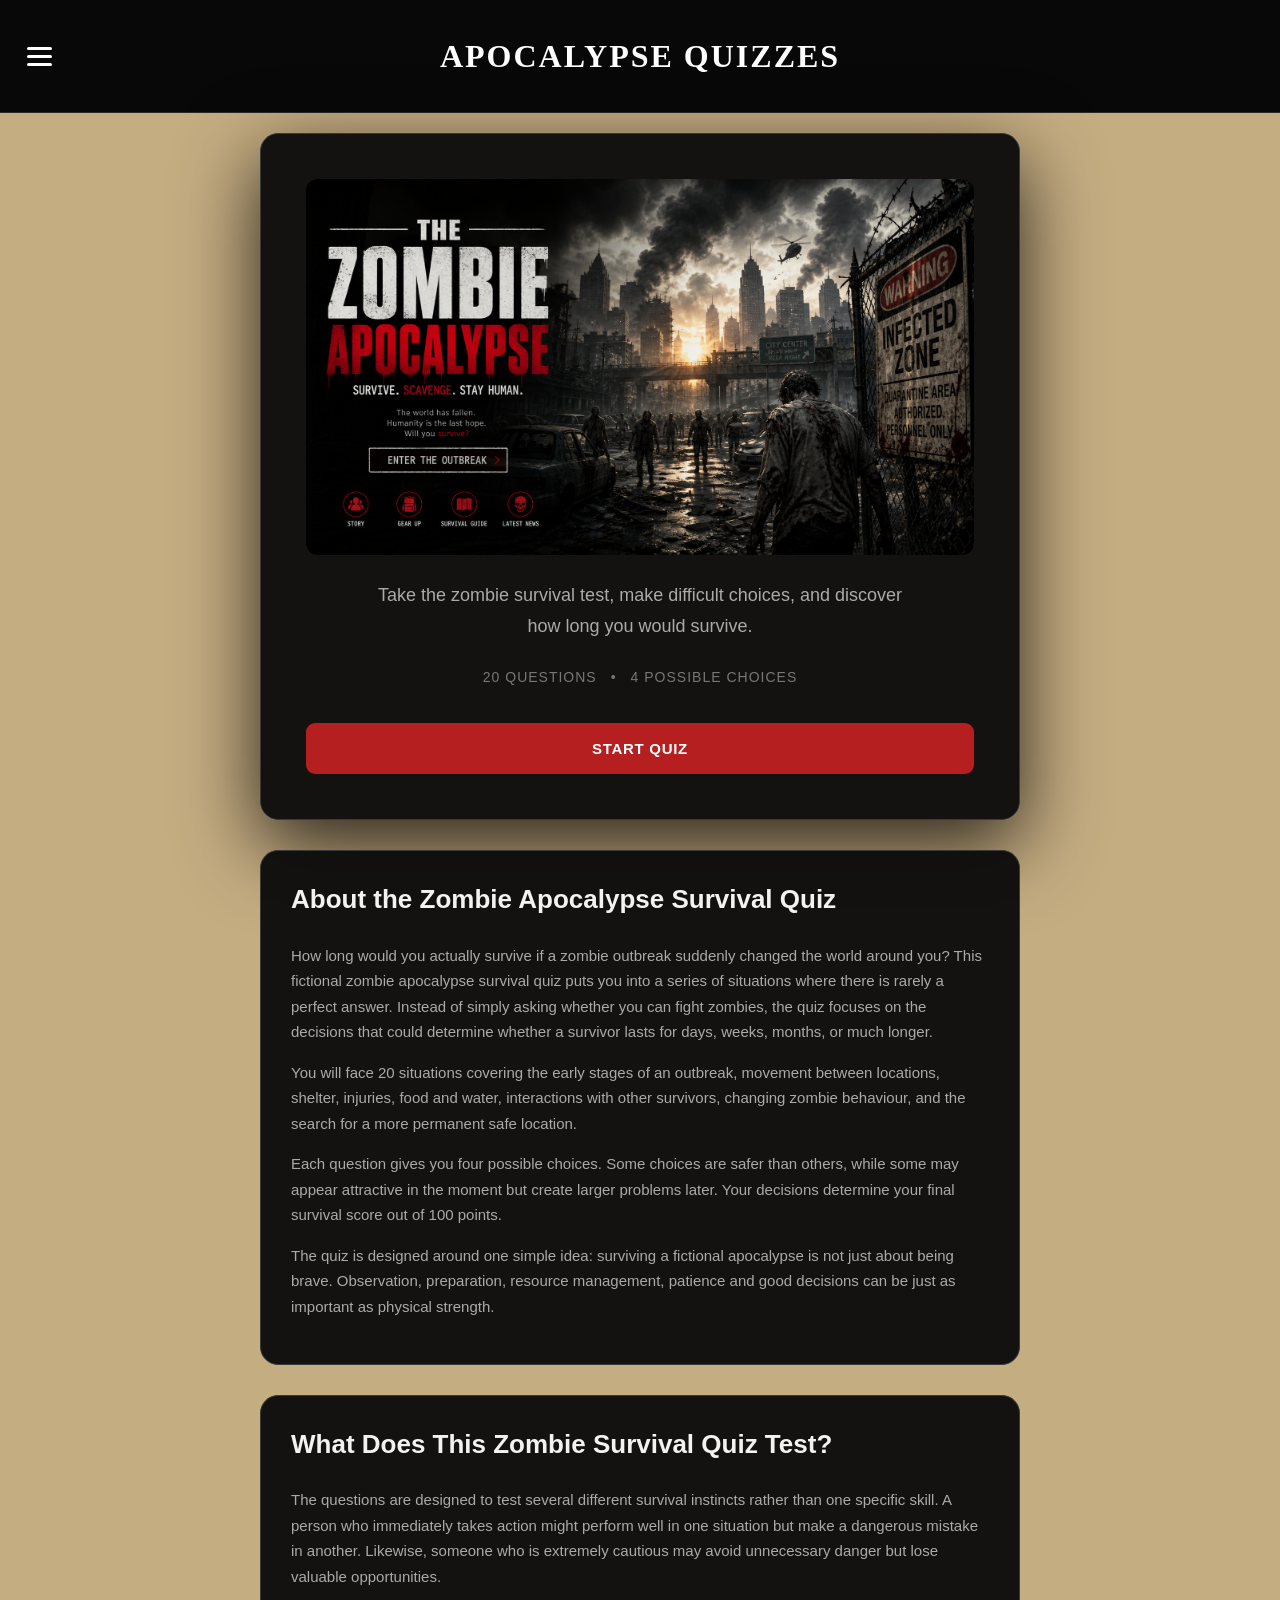
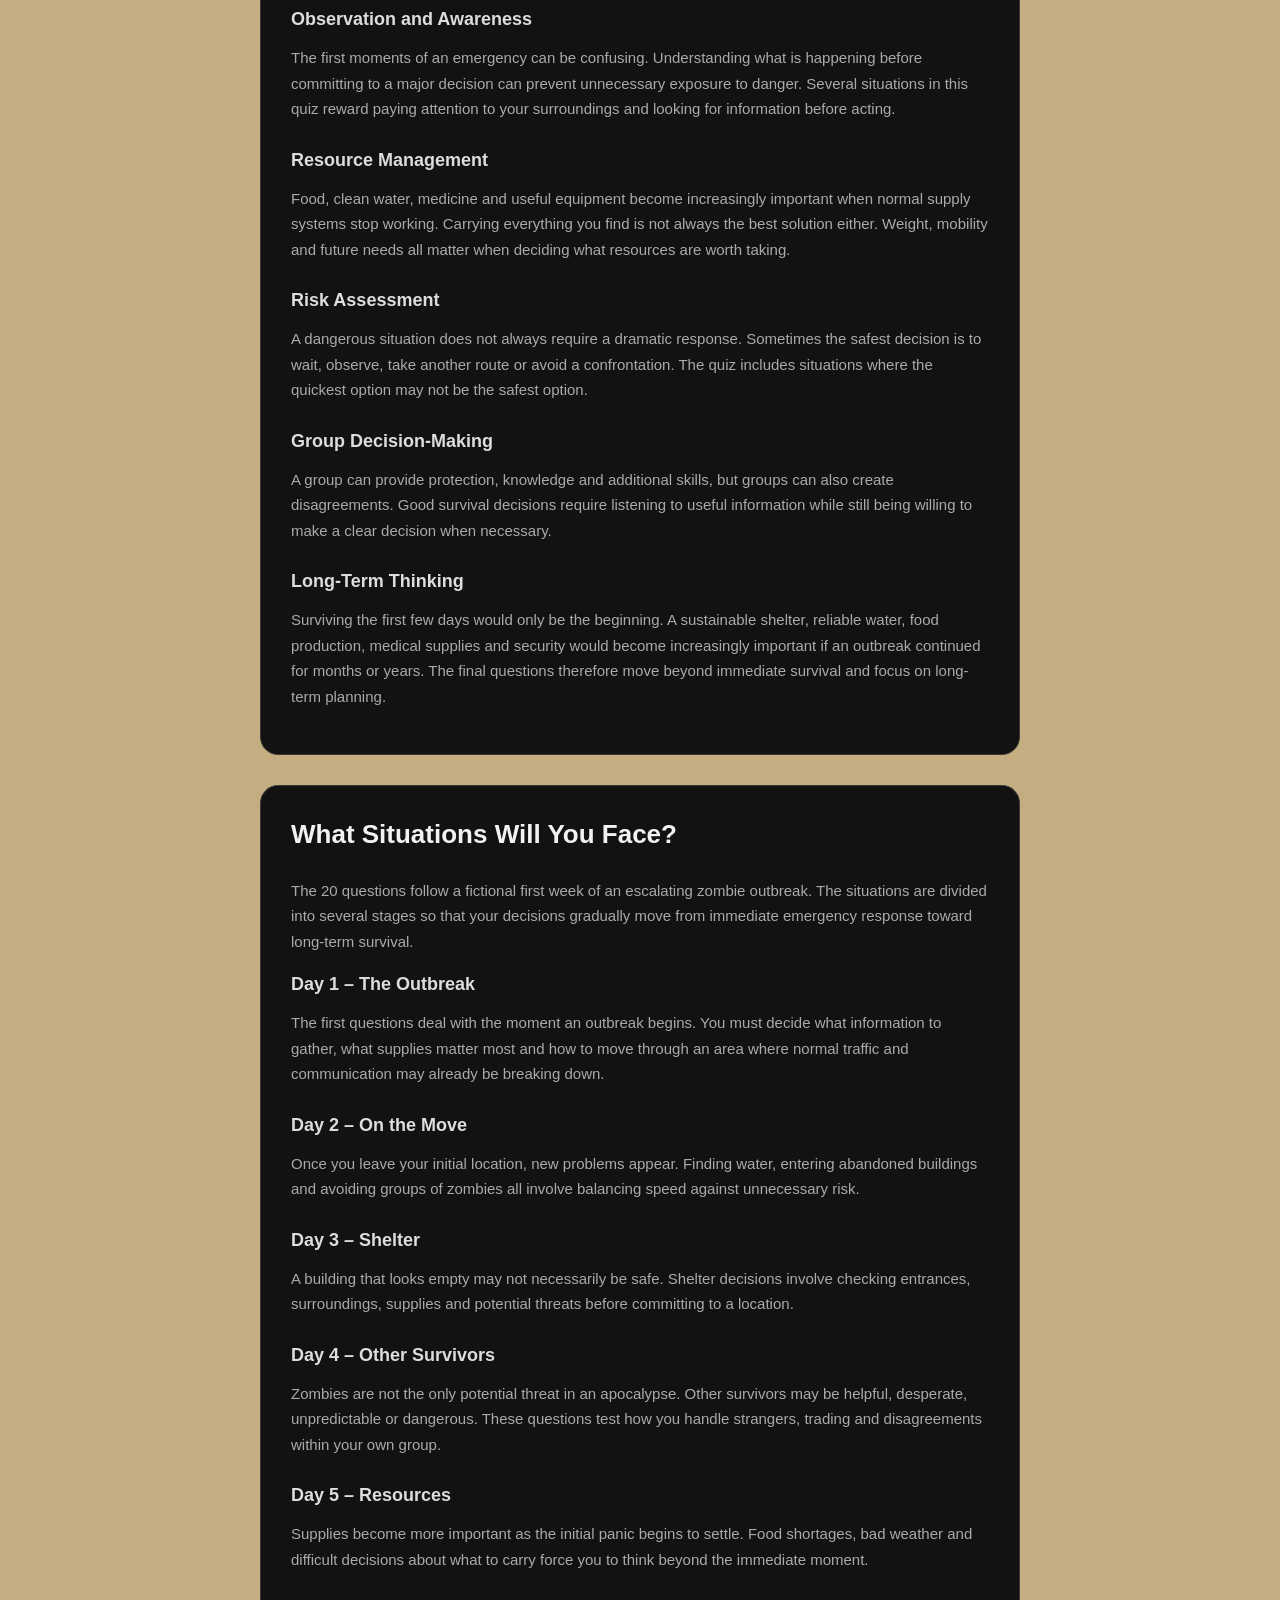
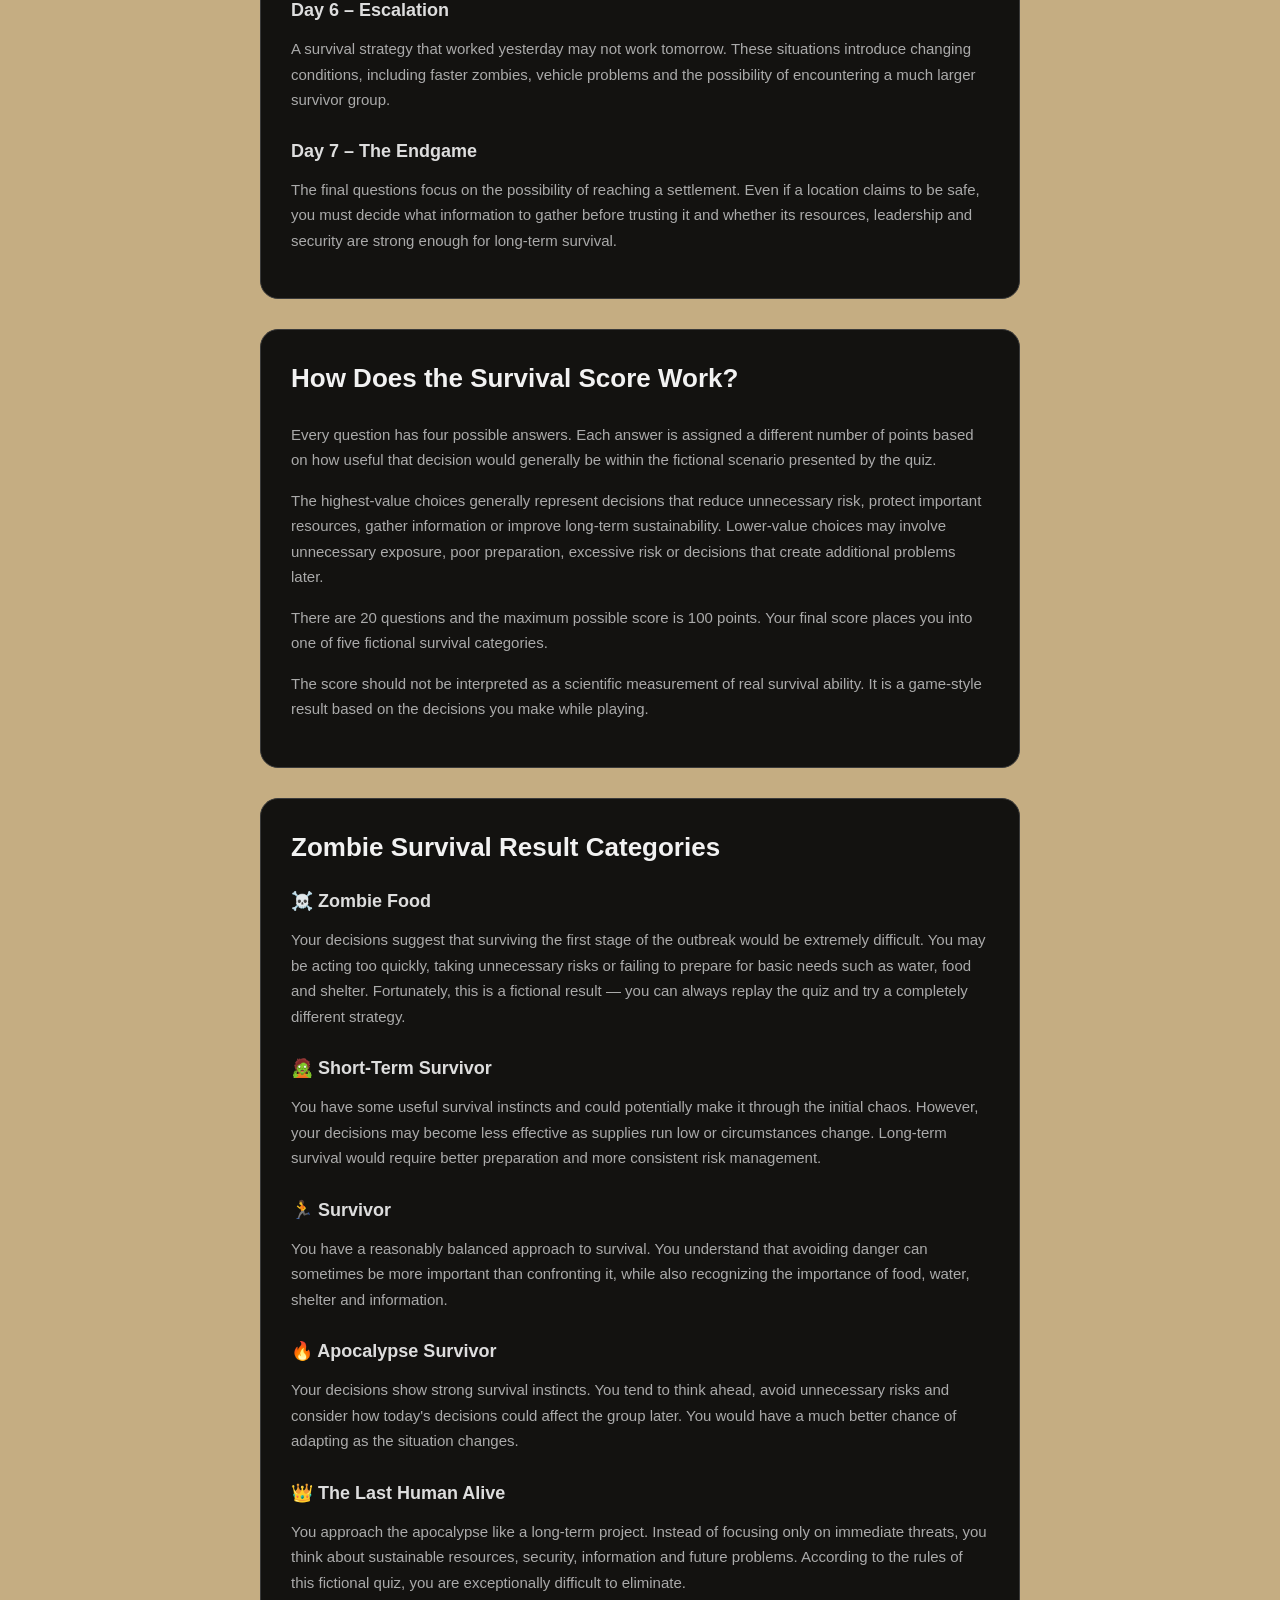
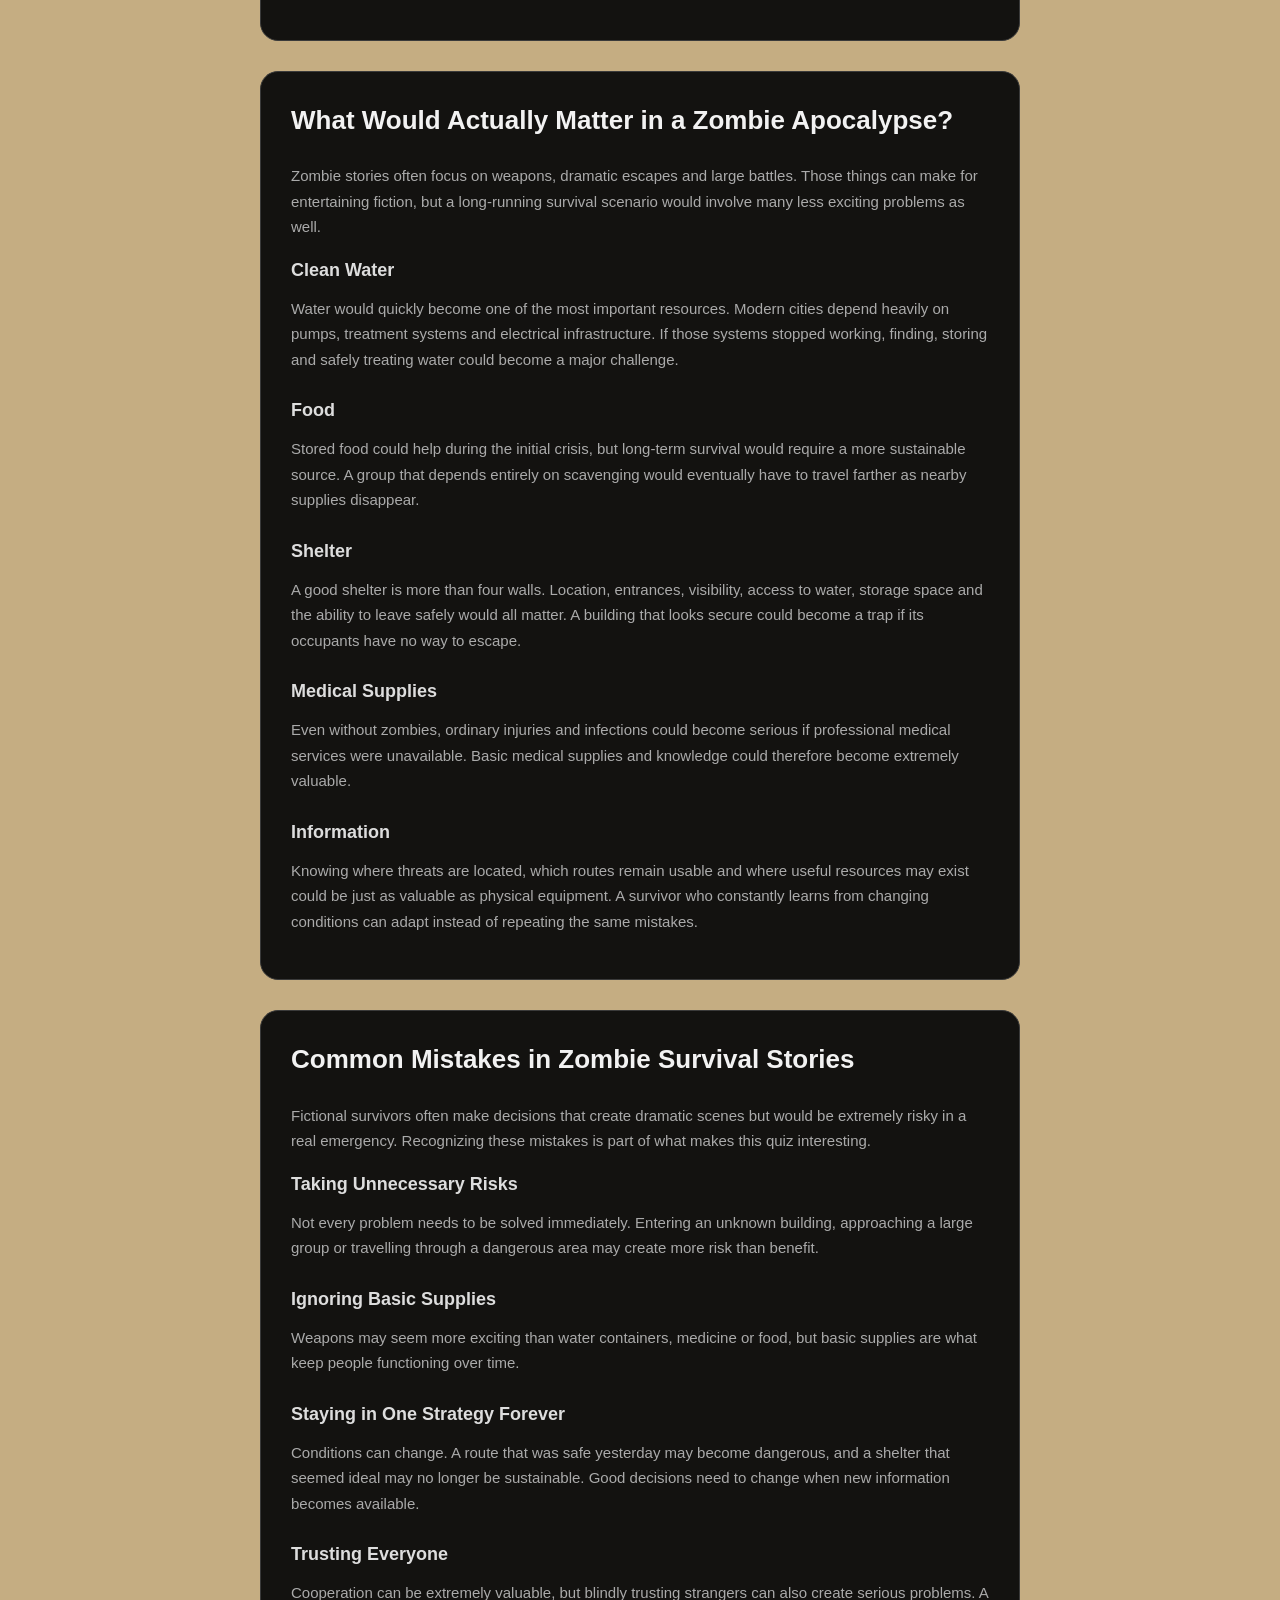
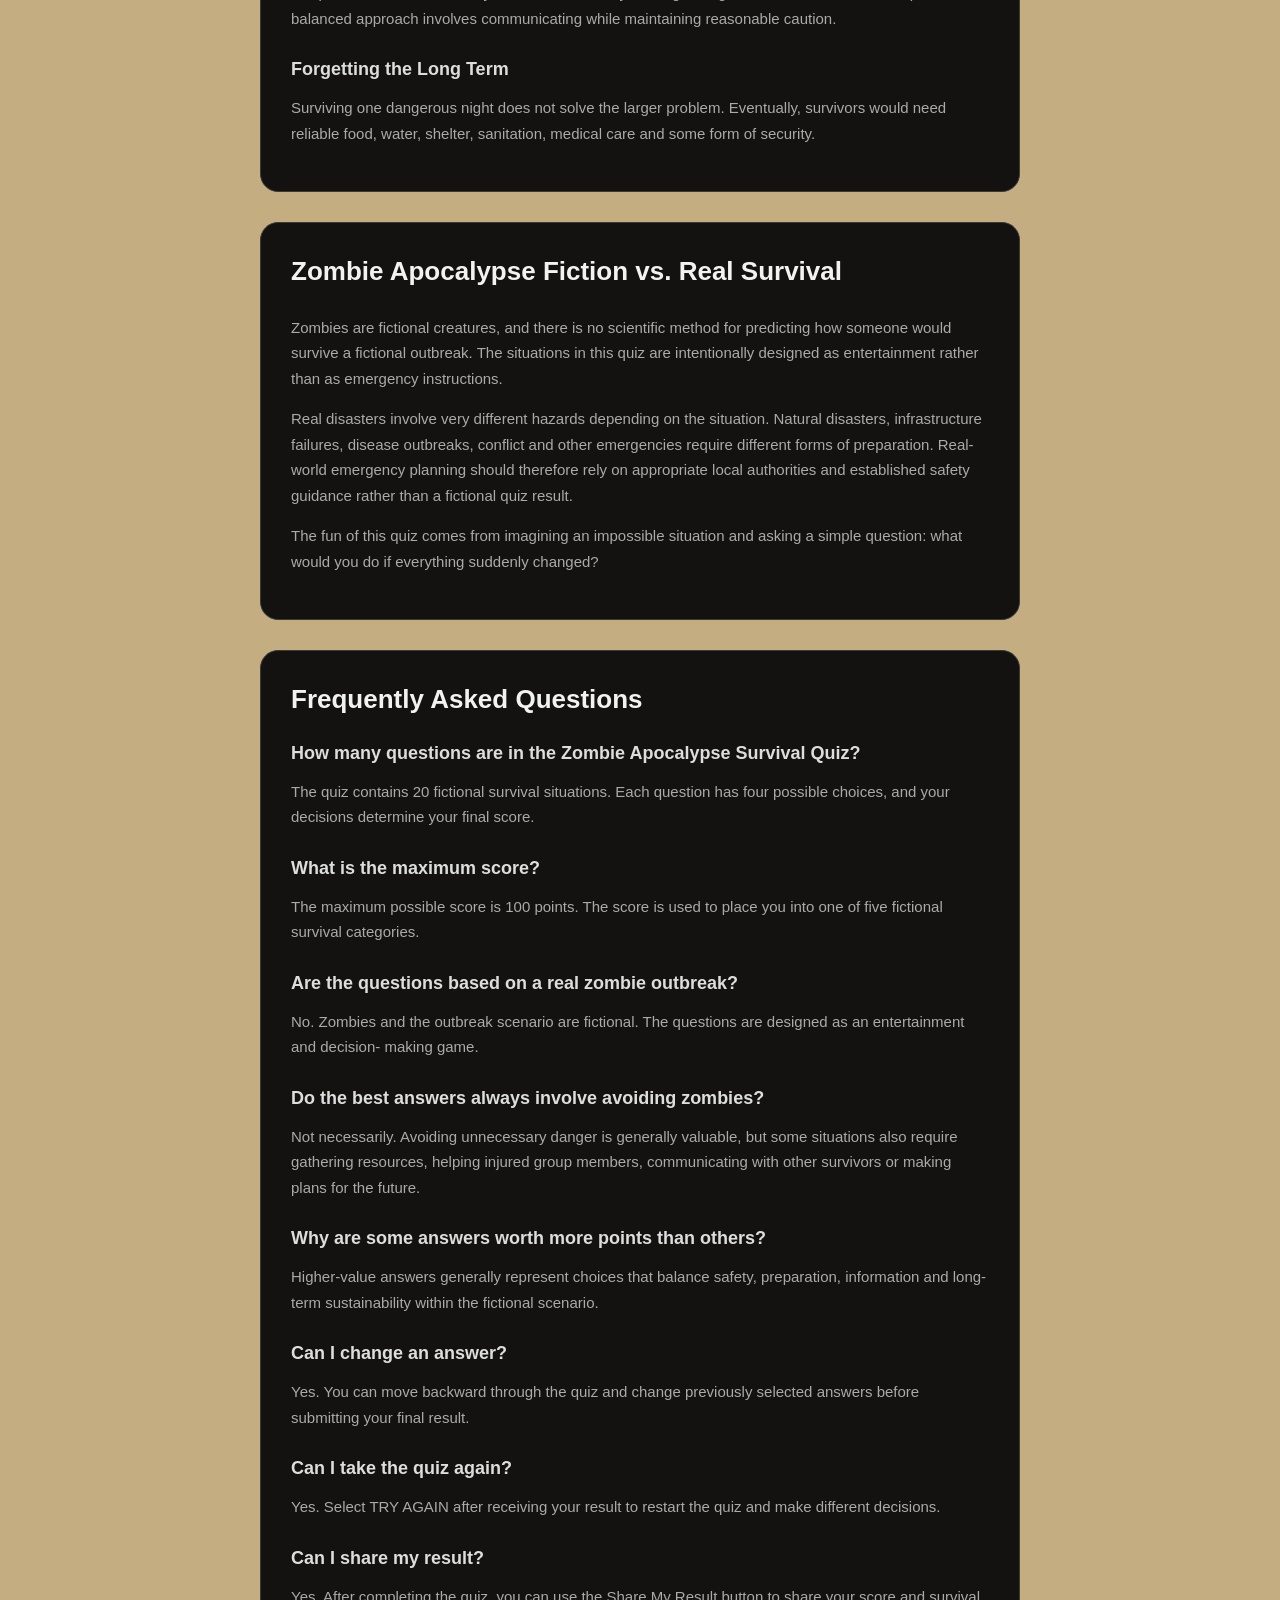
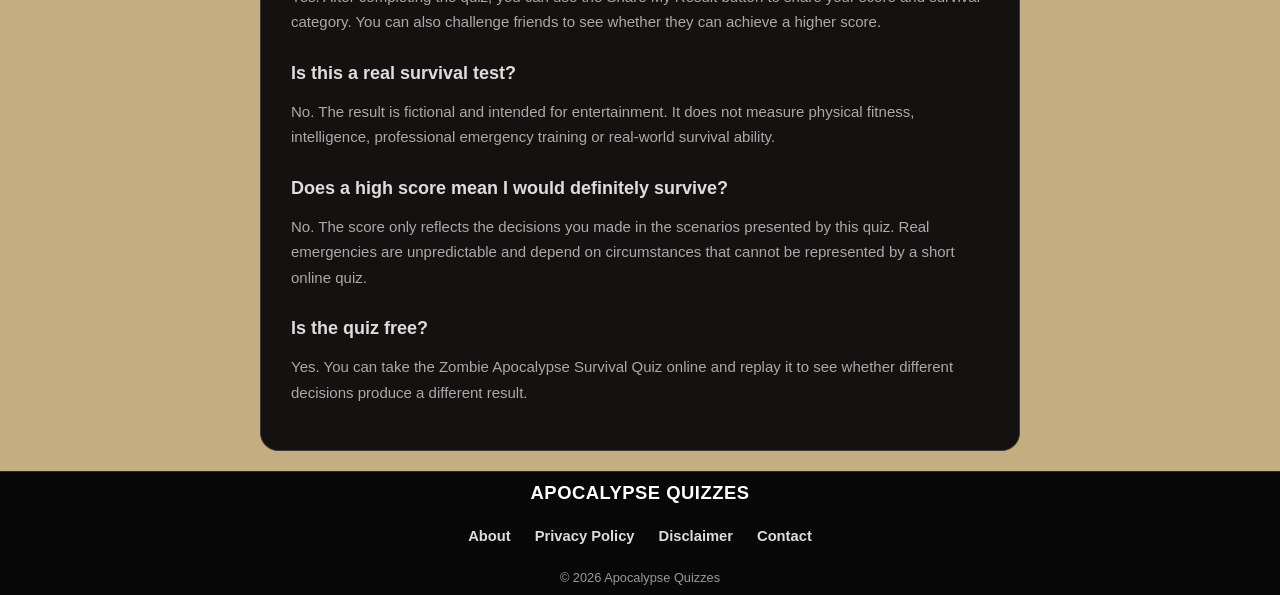
==== commit bdbf0e14: "Update index.html" ====
--- a/index.html
+++ b/index.html
@@ -1056,31 +1056,6 @@
     </section>
 
 
-    <!-- DISCLAIMER -->
-
-    <section class="home-info">
-
-        <h2>
-            Disclaimer
-        </h2>
-
-        <p>
-            The Zombie Apocalypse Survival Quiz is a fictional
-            entertainment experience created by Apocalypse Quizzes.
-            Zombies, zombie outbreaks and the survival scenarios
-            presented in the quiz are fictional.
-        </p>
-
-        <p>
-            Nothing on this page should be considered professional
-            emergency, medical, security or survival advice. The quiz
-            does not predict how an individual would respond to a real
-            disaster or emergency.
-        </p>
-
-    </section>
-
-
 </div>
 
 </main>
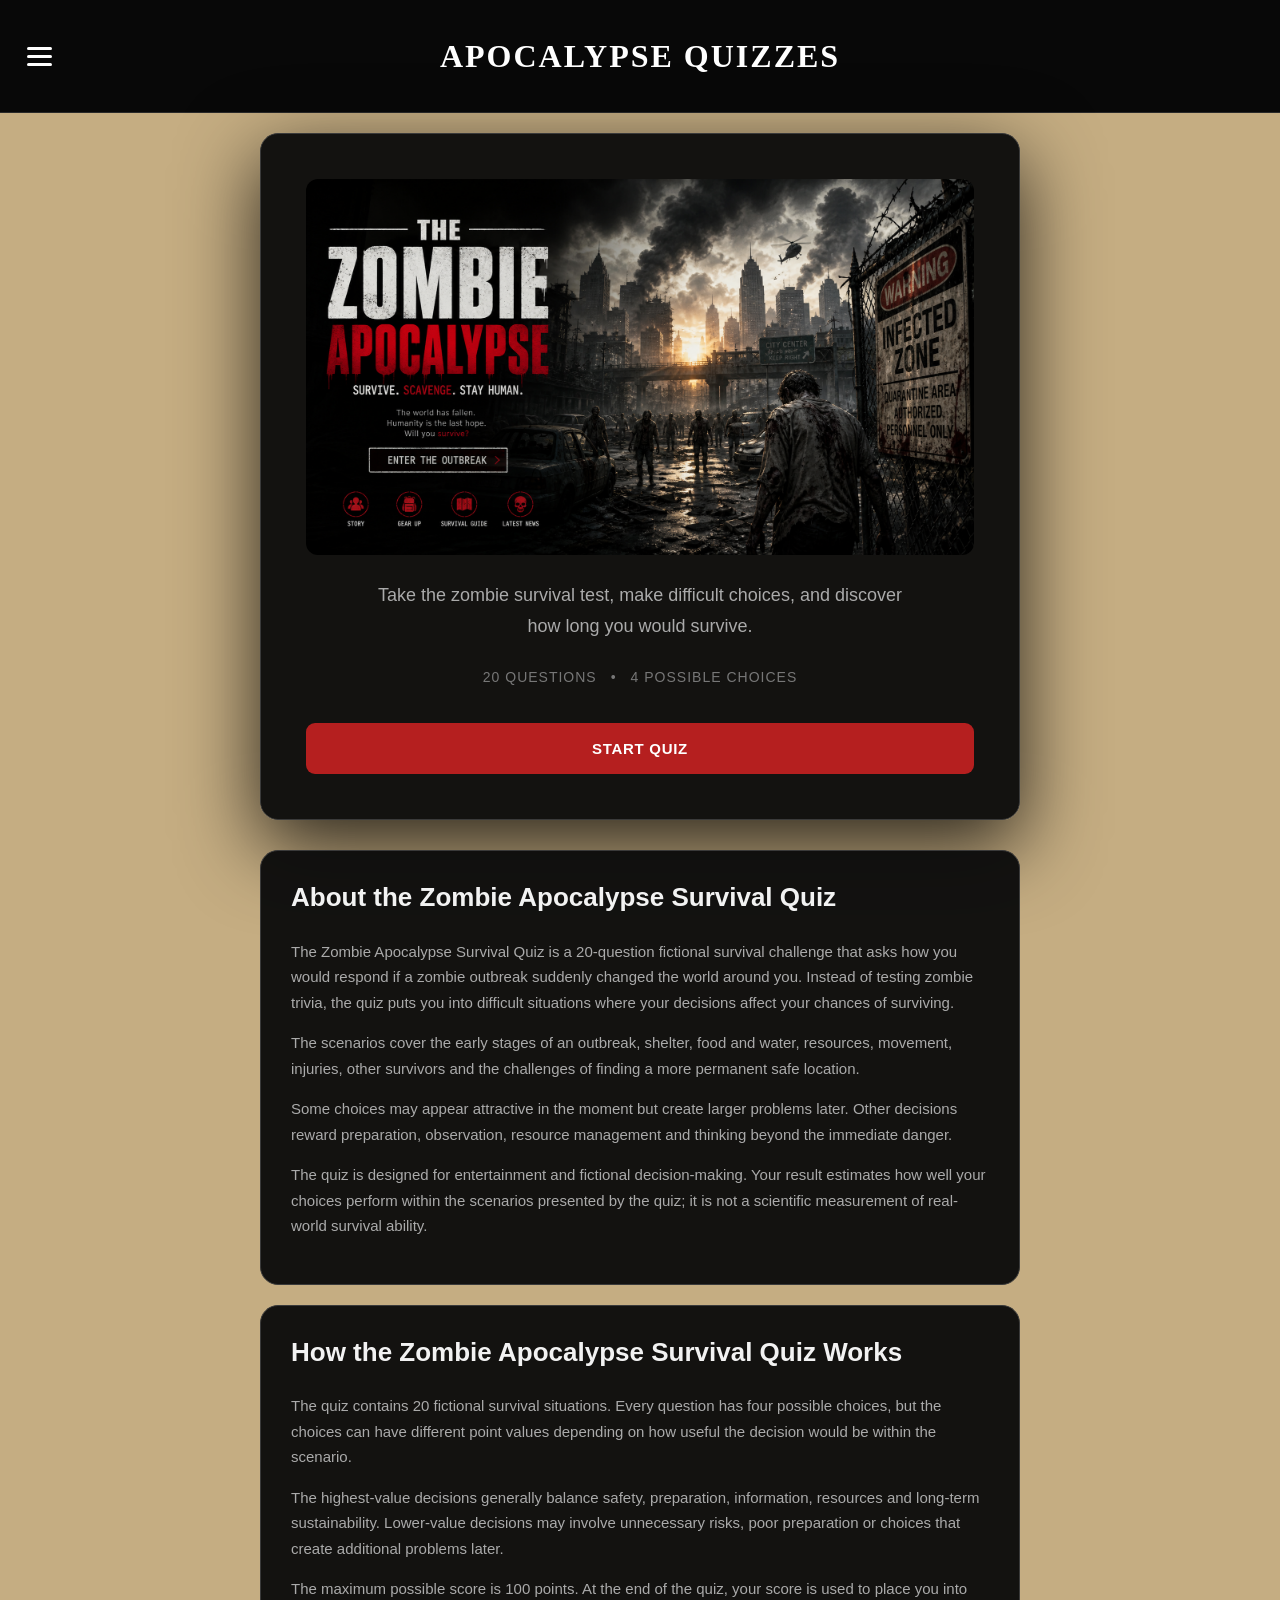
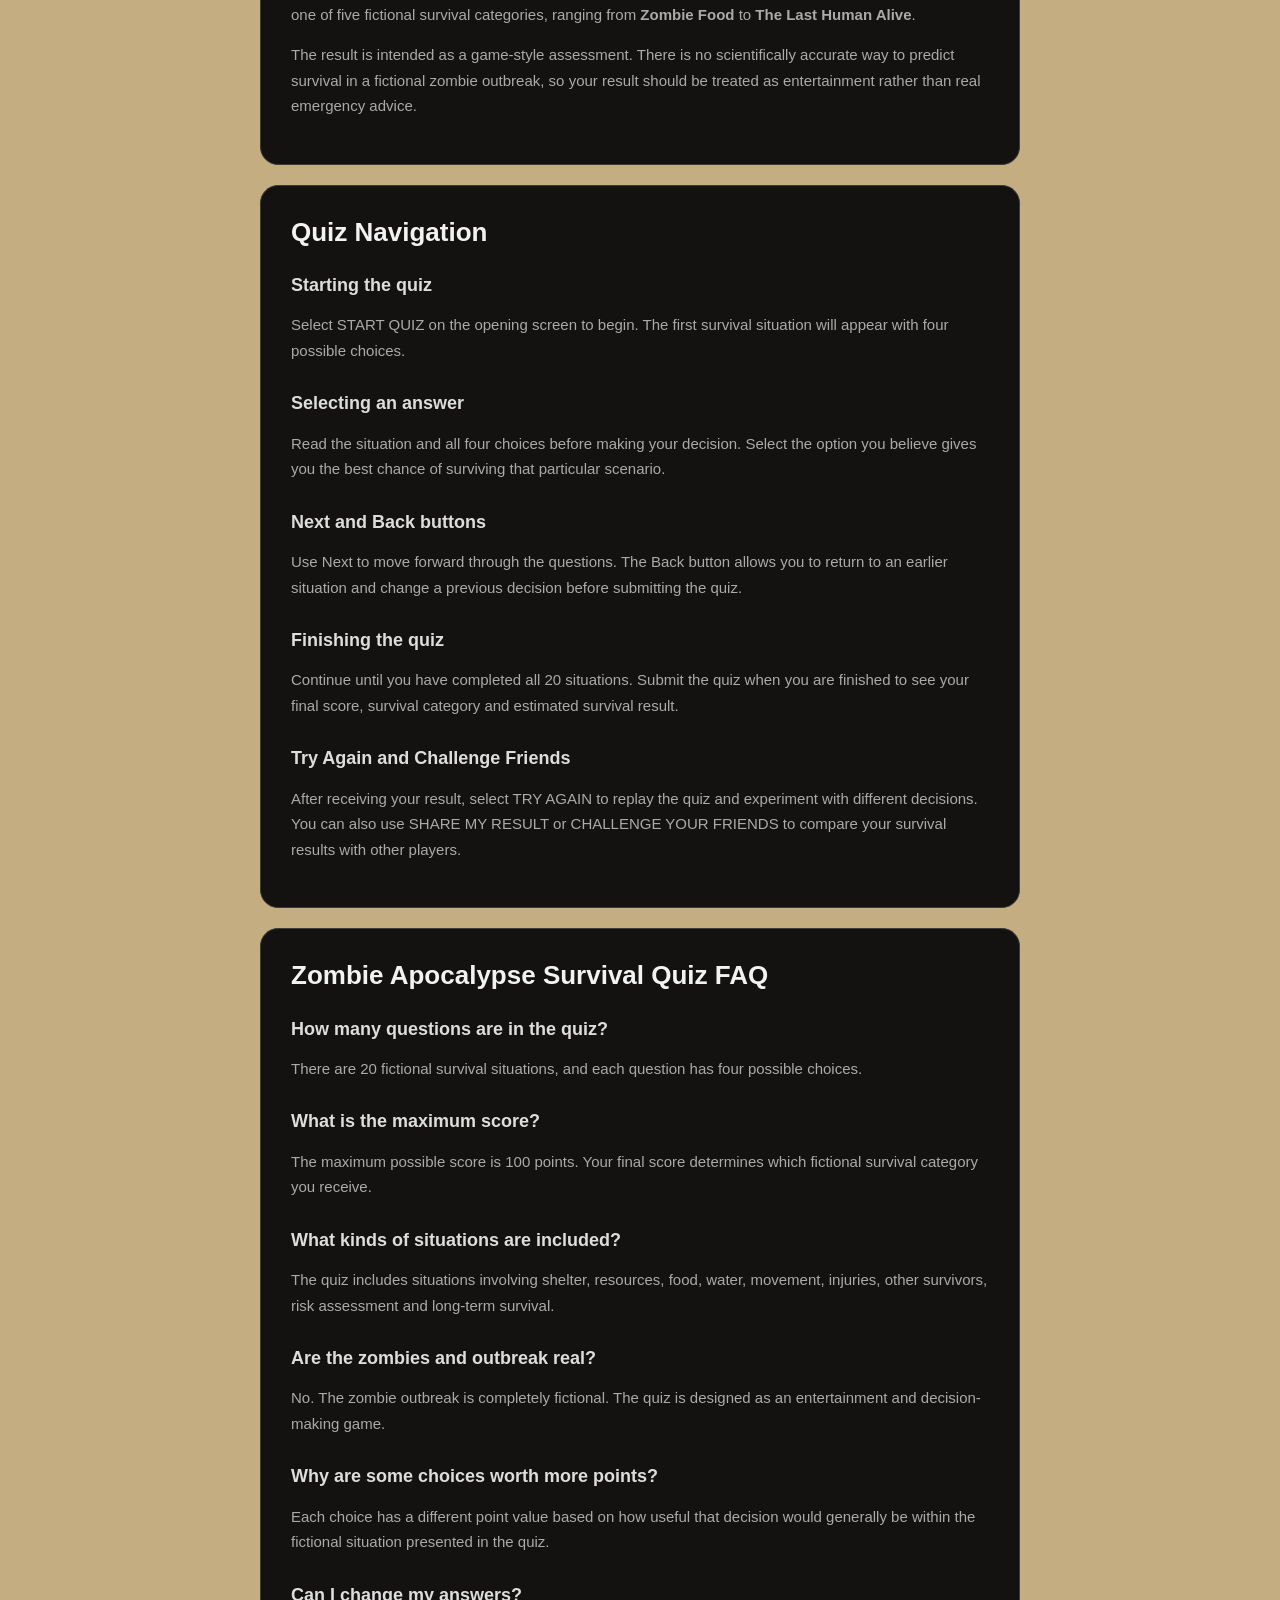
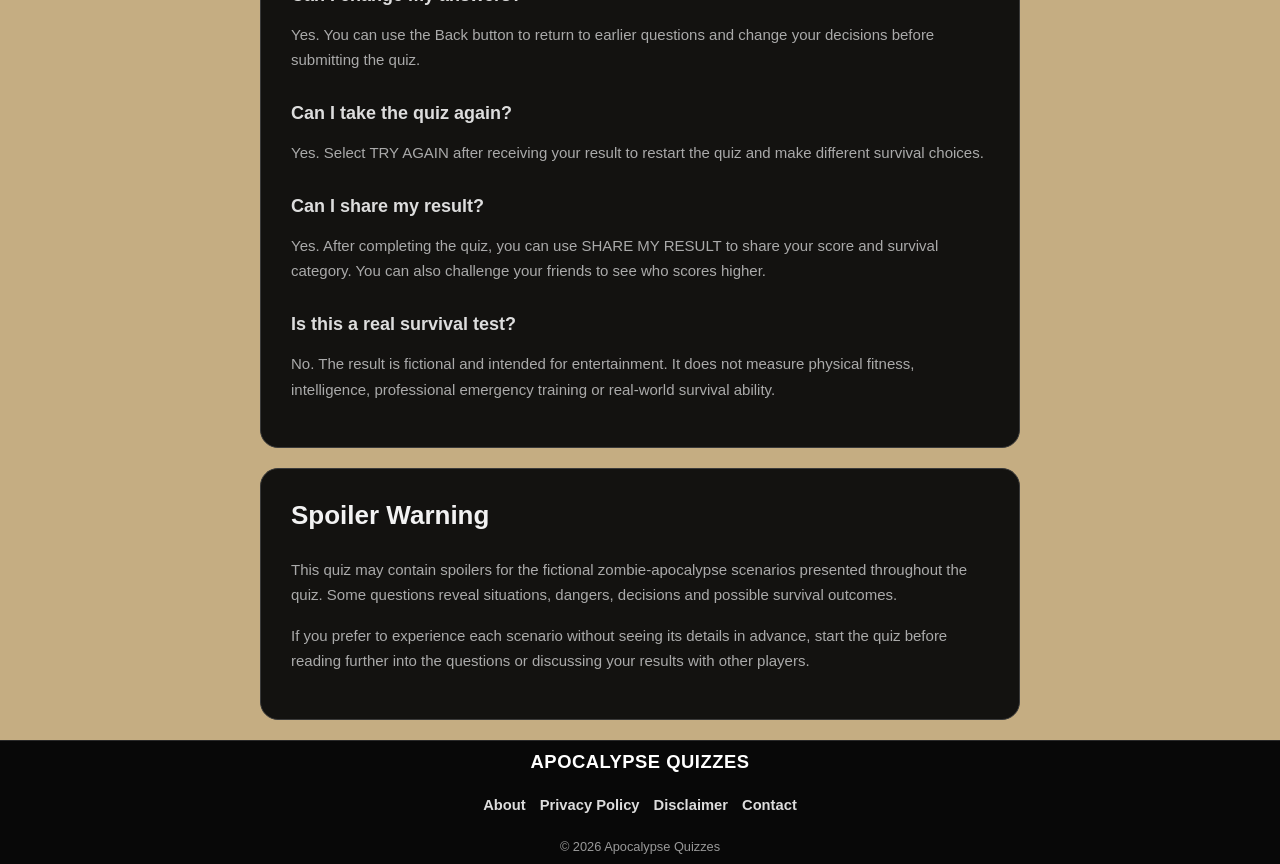
==== commit 6a5deafb: "Update index.html" ====
--- a/index.html
+++ b/index.html
@@ -402,661 +402,287 @@
 
 <div id="home-info">
 
-
-    <!-- INTRODUCTION -->
-
-    <section class="home-info">
-
-        <h2>
-            About the Zombie Apocalypse Survival Quiz
-        </h2>
-
-        <p>
-            How long would you actually survive if a zombie outbreak
-            suddenly changed the world around you? This fictional
-            zombie apocalypse survival quiz puts you into a series of
-            situations where there is rarely a perfect answer.
-            Instead of simply asking whether you can fight zombies,
-            the quiz focuses on the decisions that could determine
-            whether a survivor lasts for days, weeks, months, or
-            much longer.
-        </p>
-
-        <p>
-            You will face 20 situations covering the early stages of
-            an outbreak, movement between locations, shelter,
-            injuries, food and water, interactions with other
-            survivors, changing zombie behaviour, and the search for
-            a more permanent safe location.
-        </p>
-
-        <p>
-            Each question gives you four possible choices. Some
-            choices are safer than others, while some may appear
-            attractive in the moment but create larger problems later.
-            Your decisions determine your final survival score out of
-            100 points.
-        </p>
-
-        <p>
-            The quiz is designed around one simple idea: surviving a
-            fictional apocalypse is not just about being brave.
-            Observation, preparation, resource management, patience
-            and good decisions can be just as important as physical
-            strength.
-        </p>
-
-    </section>
-
-
-    <!-- WHAT THE QUIZ TESTS -->
-
-    <section class="home-info">
-
-        <h2>
-            What Does This Zombie Survival Quiz Test?
-        </h2>
-
-        <p>
-            The questions are designed to test several different
-            survival instincts rather than one specific skill. A
-            person who immediately takes action might perform well in
-            one situation but make a dangerous mistake in another.
-            Likewise, someone who is extremely cautious may avoid
-            unnecessary danger but lose valuable opportunities.
-        </p>
-
-        <h3>
-            Observation and Awareness
-        </h3>
-
-        <p>
-            The first moments of an emergency can be confusing.
-            Understanding what is happening before committing to a
-            major decision can prevent unnecessary exposure to danger.
-            Several situations in this quiz reward paying attention
-            to your surroundings and looking for information before
-            acting.
-        </p>
-
-        <h3>
-            Resource Management
-        </h3>
-
-        <p>
-            Food, clean water, medicine and useful equipment become
-            increasingly important when normal supply systems stop
-            working. Carrying everything you find is not always the
-            best solution either. Weight, mobility and future needs
-            all matter when deciding what resources are worth taking.
-        </p>
-
-        <h3>
-            Risk Assessment
-        </h3>
-
-        <p>
-            A dangerous situation does not always require a dramatic
-            response. Sometimes the safest decision is to wait,
-            observe, take another route or avoid a confrontation.
-            The quiz includes situations where the quickest option
-            may not be the safest option.
-        </p>
-
-        <h3>
-            Group Decision-Making
-        </h3>
-
-        <p>
-            A group can provide protection, knowledge and additional
-            skills, but groups can also create disagreements. Good
-            survival decisions require listening to useful information
-            while still being willing to make a clear decision when
-            necessary.
-        </p>
-
-        <h3>
-            Long-Term Thinking
-        </h3>
-
-        <p>
-            Surviving the first few days would only be the beginning.
-            A sustainable shelter, reliable water, food production,
-            medical supplies and security would become increasingly
-            important if an outbreak continued for months or years.
-            The final questions therefore move beyond immediate
-            survival and focus on long-term planning.
-        </p>
-
-    </section>
-
-
-    <!-- 20 QUESTIONS -->
-
-    <section class="home-info">
-
-        <h2>
-            What Situations Will You Face?
-        </h2>
-
-        <p>
-            The 20 questions follow a fictional first week of an
-            escalating zombie outbreak. The situations are divided
-            into several stages so that your decisions gradually move
-            from immediate emergency response toward long-term
-            survival.
-        </p>
-
-        <h3>
-            Day 1 – The Outbreak
-        </h3>
-
-        <p>
-            The first questions deal with the moment an outbreak
-            begins. You must decide what information to gather, what
-            supplies matter most and how to move through an area where
-            normal traffic and communication may already be breaking
-            down.
-        </p>
-
-        <h3>
-            Day 2 – On the Move
-        </h3>
-
-        <p>
-            Once you leave your initial location, new problems appear.
-            Finding water, entering abandoned buildings and avoiding
-            groups of zombies all involve balancing speed against
-            unnecessary risk.
-        </p>
-
-        <h3>
-            Day 3 – Shelter
-        </h3>
-
-        <p>
-            A building that looks empty may not necessarily be safe.
-            Shelter decisions involve checking entrances, surroundings,
-            supplies and potential threats before committing to a
-            location.
-        </p>
-
-        <h3>
-            Day 4 – Other Survivors
-        </h3>
-
-        <p>
-            Zombies are not the only potential threat in an apocalypse.
-            Other survivors may be helpful, desperate, unpredictable
-            or dangerous. These questions test how you handle strangers,
-            trading and disagreements within your own group.
-        </p>
-
-        <h3>
-            Day 5 – Resources
-        </h3>
-
-        <p>
-            Supplies become more important as the initial panic begins
-            to settle. Food shortages, bad weather and difficult
-            decisions about what to carry force you to think beyond the
-            immediate moment.
-        </p>
-
-        <h3>
-            Day 6 – Escalation
-        </h3>
-
-        <p>
-            A survival strategy that worked yesterday may not work
-            tomorrow. These situations introduce changing conditions,
-            including faster zombies, vehicle problems and the
-            possibility of encountering a much larger survivor group.
-        </p>
-
-        <h3>
-            Day 7 – The Endgame
-        </h3>
-
-        <p>
-            The final questions focus on the possibility of reaching a
-            settlement. Even if a location claims to be safe, you must
-            decide what information to gather before trusting it and
-            whether its resources, leadership and security are strong
-            enough for long-term survival.
-        </p>
-
-    </section>
-
-
-    <!-- SCORING -->
-
-    <section class="home-info">
-
-        <h2>
-            How Does the Survival Score Work?
-        </h2>
-
-        <p>
-            Every question has four possible answers. Each answer is
-            assigned a different number of points based on how useful
-            that decision would generally be within the fictional
-            scenario presented by the quiz.
-        </p>
-
-        <p>
-            The highest-value choices generally represent decisions
-            that reduce unnecessary risk, protect important resources,
-            gather information or improve long-term sustainability.
-            Lower-value choices may involve unnecessary exposure,
-            poor preparation, excessive risk or decisions that create
-            additional problems later.
-        </p>
-
-        <p>
-            There are 20 questions and the maximum possible score is
-            100 points. Your final score places you into one of five
-            fictional survival categories.
-        </p>
-
-        <p>
-            The score should not be interpreted as a scientific
-            measurement of real survival ability. It is a game-style
-            result based on the decisions you make while playing.
-        </p>
-
-    </section>
-
-
-    <!-- RESULTS -->
-
-    <section class="home-info">
-
-        <h2>
-            Zombie Survival Result Categories
-        </h2>
-
-        <h3>
-            ☠️ Zombie Food
-        </h3>
-
-        <p>
-            Your decisions suggest that surviving the first stage of
-            the outbreak would be extremely difficult. You may be
-            acting too quickly, taking unnecessary risks or failing to
-            prepare for basic needs such as water, food and shelter.
-            Fortunately, this is a fictional result — you can always
-            replay the quiz and try a completely different strategy.
-        </p>
-
-        <h3>
-            🧟 Short-Term Survivor
-        </h3>
-
-        <p>
-            You have some useful survival instincts and could
-            potentially make it through the initial chaos. However,
-            your decisions may become less effective as supplies run
-            low or circumstances change. Long-term survival would
-            require better preparation and more consistent risk
-            management.
-        </p>
-
-        <h3>
-            🏃 Survivor
-        </h3>
-
-        <p>
-            You have a reasonably balanced approach to survival. You
-            understand that avoiding danger can sometimes be more
-            important than confronting it, while also recognizing the
-            importance of food, water, shelter and information.
-        </p>
-
-        <h3>
-            🔥 Apocalypse Survivor
-        </h3>
-
-        <p>
-            Your decisions show strong survival instincts. You tend to
-            think ahead, avoid unnecessary risks and consider how
-            today's decisions could affect the group later. You would
-            have a much better chance of adapting as the situation
-            changes.
-        </p>
-
-        <h3>
-            👑 The Last Human Alive
-        </h3>
-
-        <p>
-            You approach the apocalypse like a long-term project.
-            Instead of focusing only on immediate threats, you think
-            about sustainable resources, security, information and
-            future problems. According to the rules of this fictional
-            quiz, you are exceptionally difficult to eliminate.
-        </p>
-
-    </section>
-
-
-    <!-- SURVIVAL STRATEGY -->
-
-    <section class="home-info">
-
-        <h2>
-            What Would Actually Matter in a Zombie Apocalypse?
-        </h2>
-
-        <p>
-            Zombie stories often focus on weapons, dramatic escapes
-            and large battles. Those things can make for entertaining
-            fiction, but a long-running survival scenario would involve
-            many less exciting problems as well.
-        </p>
-
-        <h3>
-            Clean Water
-        </h3>
-
-        <p>
-            Water would quickly become one of the most important
-            resources. Modern cities depend heavily on pumps,
-            treatment systems and electrical infrastructure. If those
-            systems stopped working, finding, storing and safely
-            treating water could become a major challenge.
-        </p>
-
-        <h3>
-            Food
-        </h3>
-
-        <p>
-            Stored food could help during the initial crisis, but
-            long-term survival would require a more sustainable source.
-            A group that depends entirely on scavenging would eventually
-            have to travel farther as nearby supplies disappear.
-        </p>
-
-        <h3>
-            Shelter
-        </h3>
-
-        <p>
-            A good shelter is more than four walls. Location,
-            entrances, visibility, access to water, storage space and
-            the ability to leave safely would all matter. A building
-            that looks secure could become a trap if its occupants have
-            no way to escape.
-        </p>
-
-        <h3>
-            Medical Supplies
-        </h3>
-
-        <p>
-            Even without zombies, ordinary injuries and infections
-            could become serious if professional medical services were
-            unavailable. Basic medical supplies and knowledge could
-            therefore become extremely valuable.
-        </p>
-
-        <h3>
-            Information
-        </h3>
-
-        <p>
-            Knowing where threats are located, which routes remain
-            usable and where useful resources may exist could be just
-            as valuable as physical equipment. A survivor who constantly
-            learns from changing conditions can adapt instead of
-            repeating the same mistakes.
-        </p>
-
-    </section>
-
-
-    <!-- COMMON MISTAKES -->
-
-    <section class="home-info">
-
-        <h2>
-            Common Mistakes in Zombie Survival Stories
-        </h2>
-
-        <p>
-            Fictional survivors often make decisions that create
-            dramatic scenes but would be extremely risky in a real
-            emergency. Recognizing these mistakes is part of what
-            makes this quiz interesting.
-        </p>
-
-        <h3>
-            Taking Unnecessary Risks
-        </h3>
-
-        <p>
-            Not every problem needs to be solved immediately. Entering
-            an unknown building, approaching a large group or travelling
-            through a dangerous area may create more risk than benefit.
-        </p>
-
-        <h3>
-            Ignoring Basic Supplies
-        </h3>
-
-        <p>
-            Weapons may seem more exciting than water containers,
-            medicine or food, but basic supplies are what keep people
-            functioning over time.
-        </p>
-
-        <h3>
-            Staying in One Strategy Forever
-        </h3>
-
-        <p>
-            Conditions can change. A route that was safe yesterday may
-            become dangerous, and a shelter that seemed ideal may no
-            longer be sustainable. Good decisions need to change when
-            new information becomes available.
-        </p>
-
-        <h3>
-            Trusting Everyone
-        </h3>
-
-        <p>
-            Cooperation can be extremely valuable, but blindly trusting
-            strangers can also create serious problems. A balanced
-            approach involves communicating while maintaining reasonable
-            caution.
-        </p>
-
-        <h3>
-            Forgetting the Long Term
-        </h3>
-
-        <p>
-            Surviving one dangerous night does not solve the larger
-            problem. Eventually, survivors would need reliable food,
-            water, shelter, sanitation, medical care and some form of
-            security.
-        </p>
-
-    </section>
-
-
-    <!-- FICTION VS REALITY -->
-
-    <section class="home-info">
-
-        <h2>
-            Zombie Apocalypse Fiction vs. Real Survival
-        </h2>
-
-        <p>
-            Zombies are fictional creatures, and there is no scientific
-            method for predicting how someone would survive a fictional
-            outbreak. The situations in this quiz are intentionally
-            designed as entertainment rather than as emergency
-            instructions.
-        </p>
-
-        <p>
-            Real disasters involve very different hazards depending on
-            the situation. Natural disasters, infrastructure failures,
-            disease outbreaks, conflict and other emergencies require
-            different forms of preparation. Real-world emergency
-            planning should therefore rely on appropriate local
-            authorities and established safety guidance rather than a
-            fictional quiz result.
-        </p>
-
-        <p>
-            The fun of this quiz comes from imagining an impossible
-            situation and asking a simple question: what would you do
-            if everything suddenly changed?
-        </p>
-
-    </section>
-
-
-    <!-- FAQ -->
-
-    <section class="home-info">
-
-        <h2>
-            Frequently Asked Questions
-        </h2>
-
-
-        <h3>
-            How many questions are in the Zombie Apocalypse Survival Quiz?
-        </h3>
-
-        <p>
-            The quiz contains 20 fictional survival situations. Each
-            question has four possible choices, and your decisions
-            determine your final score.
-        </p>
-
-
-        <h3>
-            What is the maximum score?
-        </h3>
-
-        <p>
-            The maximum possible score is 100 points. The score is used
-            to place you into one of five fictional survival categories.
-        </p>
-
-
-        <h3>
-            Are the questions based on a real zombie outbreak?
-        </h3>
-
-        <p>
-            No. Zombies and the outbreak scenario are fictional. The
-            questions are designed as an entertainment and decision-
-            making game.
-        </p>
-
-
-        <h3>
-            Do the best answers always involve avoiding zombies?
-        </h3>
-
-        <p>
-            Not necessarily. Avoiding unnecessary danger is generally
-            valuable, but some situations also require gathering
-            resources, helping injured group members, communicating with
-            other survivors or making plans for the future.
-        </p>
-
-
-        <h3>
-            Why are some answers worth more points than others?
-        </h3>
-
-        <p>
-            Higher-value answers generally represent choices that
-            balance safety, preparation, information and long-term
-            sustainability within the fictional scenario.
-        </p>
-
-
-        <h3>
-            Can I change an answer?
-        </h3>
-
-        <p>
-            Yes. You can move backward through the quiz and change
-            previously selected answers before submitting your final
-            result.
-        </p>
-
-
-        <h3>
-            Can I take the quiz again?
-        </h3>
-
-        <p>
-            Yes. Select TRY AGAIN after receiving your result to restart
-            the quiz and make different decisions.
-        </p>
-
-
-        <h3>
-            Can I share my result?
-        </h3>
-
-        <p>
-            Yes. After completing the quiz, you can use the Share My
-            Result button to share your score and survival category.
-            You can also challenge friends to see whether they can
-            achieve a higher score.
-        </p>
-
-
-        <h3>
-            Is this a real survival test?
-        </h3>
-
-        <p>
-            No. The result is fictional and intended for entertainment.
-            It does not measure physical fitness, intelligence,
-            professional emergency training or real-world survival
-            ability.
-        </p>
-
-
-        <h3>
-            Does a high score mean I would definitely survive?
-        </h3>
-
-        <p>
-            No. The score only reflects the decisions you made in the
-            scenarios presented by this quiz. Real emergencies are
-            unpredictable and depend on circumstances that cannot be
-            represented by a short online quiz.
-        </p>
-
-
-        <h3>
-            Is the quiz free?
-        </h3>
-
-        <p>
-            Yes. You can take the Zombie Apocalypse Survival Quiz
-            online and replay it to see whether different decisions
-            produce a different result.
-        </p>
-
-    </section>
-
+<!-- ABOUT THE QUIZ -->
+
+<section class="home-info">
+
+    <h2>
+        About the Zombie Apocalypse Survival Quiz
+    </h2>
+
+    <p>
+        The Zombie Apocalypse Survival Quiz is a
+        20-question fictional survival challenge that asks
+        how you would respond if a zombie outbreak suddenly
+        changed the world around you. Instead of testing
+        zombie trivia, the quiz puts you into difficult
+        situations where your decisions affect your chances
+        of surviving.
+    </p>
+
+    <p>
+        The scenarios cover the early stages of an outbreak,
+        shelter, food and water, resources, movement,
+        injuries, other survivors and the challenges of
+        finding a more permanent safe location.
+    </p>
+
+    <p>
+        Some choices may appear attractive in the moment but
+        create larger problems later. Other decisions reward
+        preparation, observation, resource management and
+        thinking beyond the immediate danger.
+    </p>
+
+    <p>
+        The quiz is designed for entertainment and fictional
+        decision-making. Your result estimates how well your
+        choices perform within the scenarios presented by the
+        quiz; it is not a scientific measurement of real-world
+        survival ability.
+    </p>
+
+</section>
+
+
+
+<!-- HOW THE QUIZ WORKS -->
+
+<section class="home-info">
+
+    <h2>
+        How the Zombie Apocalypse Survival Quiz Works
+    </h2>
+
+    <p>
+        The quiz contains 20 fictional survival situations.
+        Every question has four possible choices, but the
+        choices can have different point values depending on
+        how useful the decision would be within the scenario.
+    </p>
+
+    <p>
+        The highest-value decisions generally balance safety,
+        preparation, information, resources and long-term
+        sustainability. Lower-value decisions may involve
+        unnecessary risks, poor preparation or choices that
+        create additional problems later.
+    </p>
+
+    <p>
+        The maximum possible score is 100 points. At the end
+        of the quiz, your score is used to place you into one
+        of five fictional survival categories, ranging from
+        <strong>Zombie Food</strong> to
+        <strong>The Last Human Alive</strong>.
+    </p>
+
+    <p>
+        The result is intended as a game-style assessment.
+        There is no scientifically accurate way to predict
+        survival in a fictional zombie outbreak, so your
+        result should be treated as entertainment rather than
+        real emergency advice.
+    </p>
+
+</section>
+
+
+
+<!-- QUIZ NAVIGATION -->
+
+<section class="home-info">
+
+    <h2>
+        Quiz Navigation
+    </h2>
+
+    <h3>
+        Starting the quiz
+    </h3>
+
+    <p>
+        Select START QUIZ on the opening screen to begin.
+        The first survival situation will appear with four
+        possible choices.
+    </p>
+
+    <h3>
+        Selecting an answer
+    </h3>
+
+    <p>
+        Read the situation and all four choices before making
+        your decision. Select the option you believe gives you
+        the best chance of surviving that particular scenario.
+    </p>
+
+    <h3>
+        Next and Back buttons
+    </h3>
+
+    <p>
+        Use Next to move forward through the questions. The
+        Back button allows you to return to an earlier
+        situation and change a previous decision before
+        submitting the quiz.
+    </p>
+
+    <h3>
+        Finishing the quiz
+    </h3>
+
+    <p>
+        Continue until you have completed all 20 situations.
+        Submit the quiz when you are finished to see your
+        final score, survival category and estimated survival
+        result.
+    </p>
+
+    <h3>
+        Try Again and Challenge Friends
+    </h3>
+
+    <p>
+        After receiving your result, select TRY AGAIN to
+        replay the quiz and experiment with different
+        decisions. You can also use SHARE MY RESULT or
+        CHALLENGE YOUR FRIENDS to compare your survival
+        results with other players.
+    </p>
+
+</section>
+
+
+
+<!-- FAQ -->
+
+<section class="home-info">
+
+    <h2>
+        Zombie Apocalypse Survival Quiz FAQ
+    </h2>
+
+    <h3>
+        How many questions are in the quiz?
+    </h3>
+
+    <p>
+        There are 20 fictional survival situations, and each
+        question has four possible choices.
+    </p>
+
+    <h3>
+        What is the maximum score?
+    </h3>
+
+    <p>
+        The maximum possible score is 100 points. Your final
+        score determines which fictional survival category
+        you receive.
+    </p>
+
+    <h3>
+        What kinds of situations are included?
+    </h3>
+
+    <p>
+        The quiz includes situations involving shelter,
+        resources, food, water, movement, injuries, other
+        survivors, risk assessment and long-term survival.
+    </p>
+
+    <h3>
+        Are the zombies and outbreak real?
+    </h3>
+
+    <p>
+        No. The zombie outbreak is completely fictional.
+        The quiz is designed as an entertainment and
+        decision-making game.
+    </p>
+
+    <h3>
+        Why are some choices worth more points?
+    </h3>
+
+    <p>
+        Each choice has a different point value based on how
+        useful that decision would generally be within the
+        fictional situation presented in the quiz.
+    </p>
+
+    <h3>
+        Can I change my answers?
+    </h3>
+
+    <p>
+        Yes. You can use the Back button to return to earlier
+        questions and change your decisions before submitting
+        the quiz.
+    </p>
+
+    <h3>
+        Can I take the quiz again?
+    </h3>
+
+    <p>
+        Yes. Select TRY AGAIN after receiving your result to
+        restart the quiz and make different survival choices.
+    </p>
+
+    <h3>
+        Can I share my result?
+    </h3>
+
+    <p>
+        Yes. After completing the quiz, you can use SHARE MY
+        RESULT to share your score and survival category.
+        You can also challenge your friends to see who scores
+        higher.
+    </p>
+
+    <h3>
+        Is this a real survival test?
+    </h3>
+
+    <p>
+        No. The result is fictional and intended for
+        entertainment. It does not measure physical fitness,
+        intelligence, professional emergency training or
+        real-world survival ability.
+    </p>
+
+</section>
+
+
+
+<!-- SPOILER WARNING -->
+
+<section class="home-info spoiler-warning">
+
+    <h2>
+        Spoiler Warning
+    </h2>
+
+    <p>
+        This quiz may contain spoilers for the fictional
+        zombie-apocalypse scenarios presented throughout the
+        quiz. Some questions reveal situations, dangers,
+        decisions and possible survival outcomes.
+    </p>
+
+    <p>
+        If you prefer to experience each scenario without
+        seeing its details in advance, start the quiz before
+        reading further into the questions or discussing your
+        results with other players.
+    </p>
+
+</section>
 
 </div>
+
 
 </main>
 
--- a/style.css
+++ b/style.css
@@ -906,11 +906,25 @@
     font-size: 0.8rem;
 }
 
-/* HOMEPAGE INFORMATION */
+/* ===============================
+   HOMEPAGE INFORMATION
+   =============================== */
+
+#home-info {
+
+    display: grid;
+
+    grid-template-columns: 1fr;
+
+    gap: 20px;
+
+    margin-top: 30px;
+}
+
 
 .home-info {
 
-    margin-top: 30px;
+    margin-top: 0;
 
     padding: 30px;
 
@@ -927,6 +941,8 @@
     margin-top: 0;
 
     font-size: 26px;
+
+    line-height: 1.25;
 }
 
 
@@ -949,6 +965,8 @@
     font-size: 18px;
 
     color: #ddd;
+
+    line-height: 1.35;
 }
 
 
@@ -958,65 +976,28 @@
 }
 
 
-/* MOBILE */
+/* ===============================
+   MOBILE INFORMATION CARDS
+   =============================== */
 
 @media (max-width: 600px) {
 
-    body {
-
-        padding: 10px;
-    }
-
-
-    .screen {
-
-        padding: 30px 20px;
-
-        border-radius: 14px;
-    }
-
-
-    .intro-card {
-
-        padding: 30px 20px;
-
-        border-radius: 14px;
-    }
-
-
-    .icon {
-
-        font-size: 60px;
-    }
-
-
-    .subtitle {
-
-        font-size: 16px;
-    }
-
-
-    .quiz-header {
-
-        font-size: 11px;
-    }
-
-
-    h2 {
-
-        margin-top: 28px;
-
-        font-size: 23px;
-    }
-
-
-    .answer {
-
-        padding: 17px 15px;
-
-        font-size: 15px;
-    }
-
+    #home-info {
+
+        grid-template-columns: 1fr;
+
+        gap: 15px;
+
+        margin-top: 25px;
+    }
+
+
+    .home-info {
+
+        padding: 25px 20px;
+    }
+
+}
 
     /* MOBILE NAVIGATION */
 
